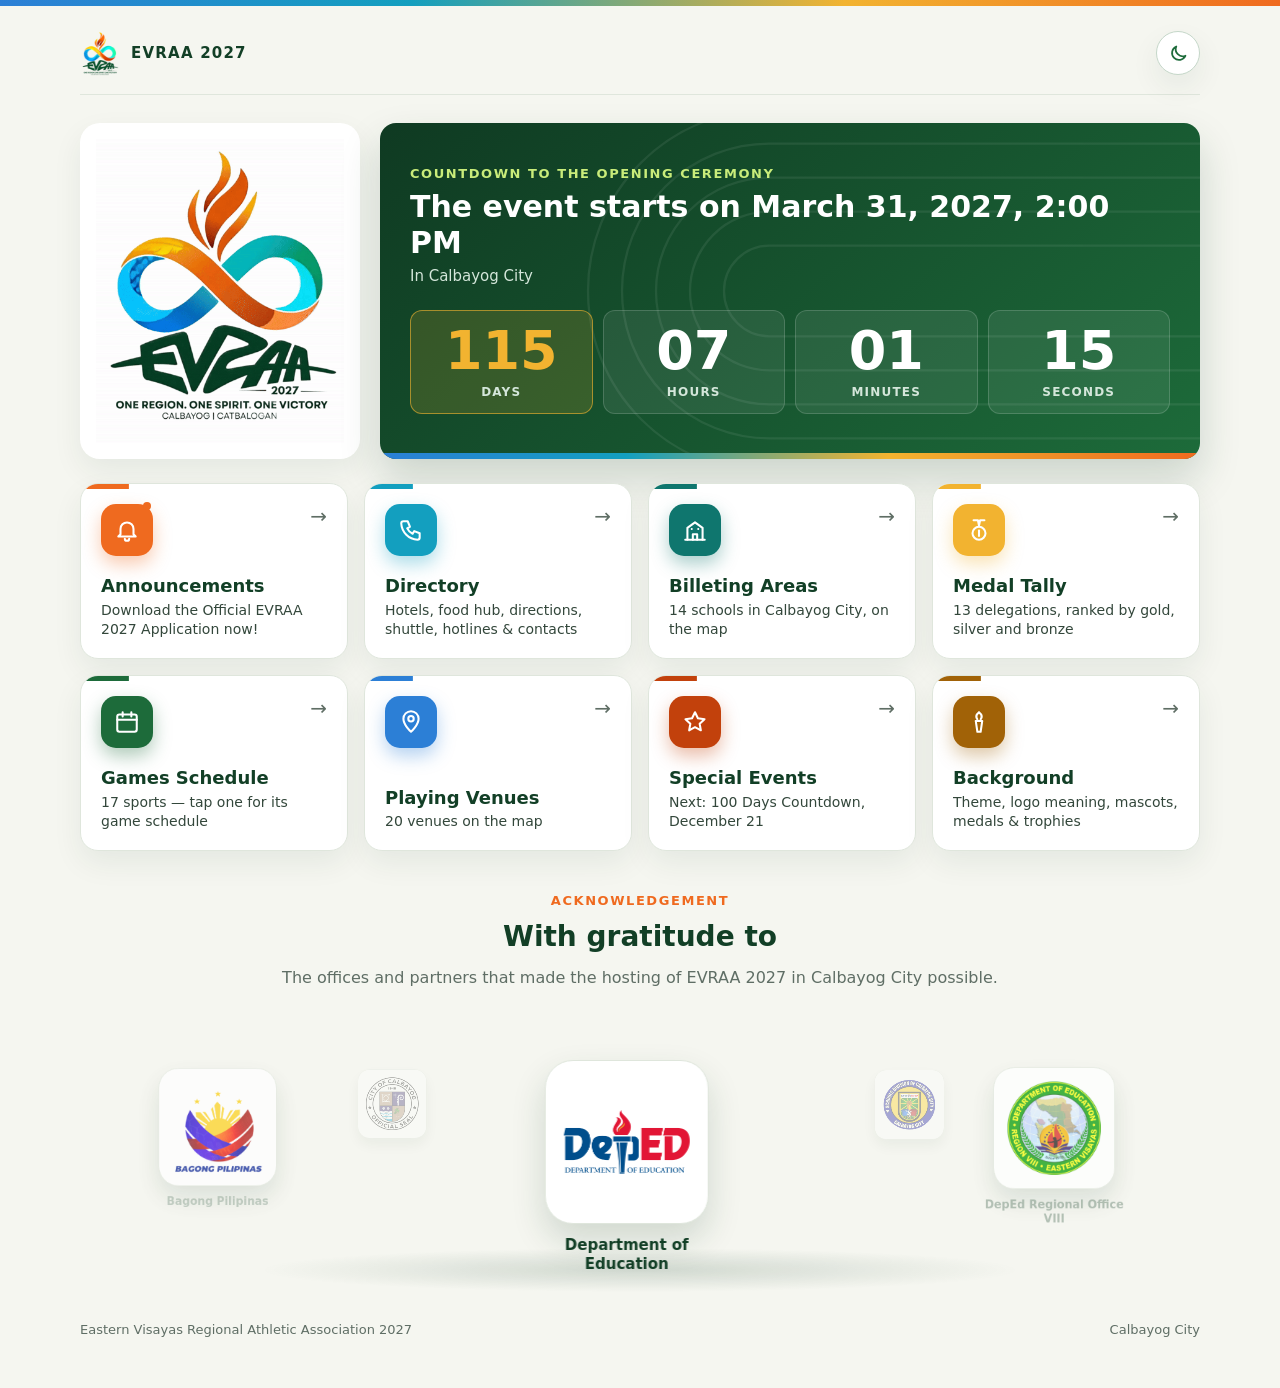
==== evraa app/index.html @ aab8cad2 "Add files via upload" ====
<!doctype html>
<html lang="en">
<head>
  <meta charset="utf-8">
  <meta name="viewport" content="width=device-width, initial-scale=1, viewport-fit=cover">
  <meta name="theme-color" content="#123f26">
  <link rel="manifest" href="manifest.json">
  <meta name="mobile-web-app-capable" content="yes">
  <meta name="apple-mobile-web-app-capable" content="yes">
  <meta name="apple-mobile-web-app-status-bar-style" content="default">
  <meta name="apple-mobile-web-app-title" content="EVRAA 2027">
  <link rel="apple-touch-icon" href="evraa/images/icons/apple-touch-icon.png">
  <meta name="description" content="Eastern Visayas Regional Athletic Association (EVRAA) 2027, March 31 – April 5, 2027, hosted by Calbayog and Catbalogan.">
  <title>EVRAA 2027 | Calbayog </title>
  <link rel="icon" href="evraa/images/icons/favicon-32.png" sizes="32x32">
  <link rel="icon" href="evraa/images/icons/icon-192.png" sizes="192x192">
  <link rel="stylesheet" href="evraa/assets/site.css?v=20261118">
</head>
<!-- Home page: the animated logo, the countdown, and a card for each section (drawn by evraa/assets/home.js from the menu in site.js).
     The other pages are in the evraa folder; the billeting schools are on evraa/billeting.html. -->
<body data-page="home" data-root="">
  <main class="shell">
    <script src="evraa/assets/data.js?v=20261118"></script>
    <script>document.write('<script src="evraa/assets/data-live.js?t=' + Math.floor(Date.now() / 60000) + '"><\/script>');</script>
    <script src="evraa/assets/site.js?v=20261118"></script>

    <!-- The logo and the countdown share one row -->
    <div class="home-top">
    <section class="home-hero">
      <h1 class="visually-hidden">EVRAA 2027 — Eastern Visayas Regional Athletic Association, March 31 – April 5, 2027, Calbayog City and Catbalogan City</h1>
      <div class="logo-wrap">
        <img class="hero-anim" src="evraa/images/Animated%20EVRAA27.gif?v=1" alt="EVRAA 2027 animated logo — One Region. One Spirit. One Victory. Calbayog | Catbalogan" width="400" height="711">
      </div>
    </section>

    <section class="countdown" id="countdown" aria-labelledby="countdown-title">
      <div>
        <div class="countdown-label" id="countdown-label">Countdown to the opening ceremony</div>
        <h2 id="countdown-title">The event starts on March 31, 2027, 2:00 PM</h2>
        <p id="countdown-note">In Calbayog City</p>
      </div>
      <div class="units" id="countdown-units" aria-live="off">
        <div class="unit"><strong id="cd-days">—</strong><span>Days</span></div>
        <div class="unit"><strong id="cd-hours">—</strong><span>Hours</span></div>
        <div class="unit"><strong id="cd-mins">—</strong><span>Min<span class="unit-long">ute</span>s</span></div>
        <div class="unit"><strong id="cd-secs">—</strong><span>Sec<span class="unit-long">ond</span>s</span></div>
      </div>
    </section>
    </div>

    <nav aria-label="Sections">
      <ul class="tab-cards" id="tab-cards"></ul>
    </nav>

    <!-- Acknowledgement: a carousel of logos, listed in ACKNOWLEDGEMENTS in evraa/assets/data.js -->
    <section class="thanks" id="thanks" aria-labelledby="thanks-title" hidden>
      <div class="section-head">
        <div class="eyebrow">Acknowledgement</div>
        <h2 id="thanks-title">With gratitude to</h2>
        <p class="section-lead">The offices and partners that made the hosting of EVRAA 2027 in Calbayog City possible.</p>
      </div>
      <div class="logo-carousel" id="logo-carousel"></div>
    </section>
  </main>
  <script src="evraa/assets/home.js?v=20261118"></script>
</body>
</html>
---- evraa app/evraa/assets/site.css ----
/* EVRAA 2027 site styles, shared by index.html and every page in the evraa folder */
:root {
  color-scheme: light;
  --paper: #f5f6f0;
  --surface: #fff;
  --ink: #102219;
  --ink-2: #33473b;
  --muted: #5f6e65;
  --line: #dfe6dc;
  --forest: #123f26;
  --green: #1d6b3a;
  --leaf: #c9ec7a;
  --flame: #ef6a1f;
  --gold: #f2b330;
  --teal: #139fbf;
  --sky: #2c7fd6;
  --shadow: 0 12px 30px rgba(18, 63, 38, .07);
  --heading: var(--forest);
  --link: var(--green);
  --line-soft: #edf0eb;
  --line-strong: #c4d6c8;
  --tint: #f1f6ee;
  --tint-2: #e6eee2;
  --warn-bg: #fff3d6;
  --warn-ink: #9a5b10;
  --shine: rgba(255,255,255,.75);
  --spectrum: linear-gradient(90deg, var(--sky), var(--teal) 30%, var(--gold) 62%, var(--flame));
  font-family: "Avenir Next", Avenir, "Segoe UI", system-ui, sans-serif;
  font-size: 16px;
  font-synthesis: none;
}
/* Dark mode: the sun/moon button in the header sets <html data-theme> (site.js); it starts from the device setting and is remembered */
:root[data-theme="dark"] {
  color-scheme: dark;
  --paper: #0b130f;
  --surface: #141f18;
  --ink: #e8efe9;
  --ink-2: #c5d1c8;
  --muted: #94a499;
  --line: #27362c;
  --line-soft: #1f2c24;
  --line-strong: #3b4f42;
  --heading: #e3f1e6;
  --link: #7dd89b;
  --tint: #1a271f;
  --tint-2: #223329;
  --warn-bg: rgba(242,179,48,.16);
  --warn-ink: #f4c76b;
  --shine: rgba(255,255,255,.07);
  --shadow: 0 12px 30px rgba(0,0,0,.4);
}
:root[data-theme="dark"] .brand-logo { padding: 3px; border-radius: 10px; background: #fff; }
:root[data-theme="dark"] .countdown, :root[data-theme="dark"] .shuttle-hero { box-shadow: 0 0 0 1px rgba(255,255,255,.08), 0 20px 40px rgba(0,0,0,.4); }
:root[data-theme="dark"] .table-card thead th { background: #0f3a22; }
:root[data-theme="dark"] .tally .th-coin { filter: drop-shadow(0 6px 8px rgba(0,0,0,.5)); }
* { box-sizing: border-box; }
body { margin: 0; background: var(--paper); color: var(--ink); line-height: 1.5; transition: background-color .3s, color .3s; }
/* The colour bar across the top flows sideways without end: the gradient mirrors itself, so the loop has no seam */
body::before { position: fixed; z-index: 30; top: 0; left: 0; width: 100%; height: 6px; background: linear-gradient(90deg, var(--sky), var(--teal) 16%, var(--gold) 33%, var(--flame) 50%, var(--gold) 67%, var(--teal) 84%, var(--sky)) 0 0 / 200vw 100% repeat-x; content: ""; animation: spectrum-flow 9s linear infinite; }
@keyframes spectrum-flow { to { background-position: -200vw 0; } }
img { max-width: 100%; display: block; }
.shell { max-width: 1200px; margin: 0 auto; padding: 30px max(40px, env(safe-area-inset-right)) 48px max(40px, env(safe-area-inset-left)); }

/* Top bar */
.topbar { display: flex; justify-content: flex-start; align-items: center; gap: 16px; padding-bottom: 18px; border-bottom: 1px solid var(--line); }
.brand { display: flex; align-items: center; gap: 12px; color: var(--heading); font-size: 15px; font-weight: 800; letter-spacing: .08em; text-decoration: none; }
.brand:focus-visible { outline: 3px solid var(--gold); outline-offset: 3px; border-radius: 10px; }
/* Back to the home page, on every page except Home */
.back-btn { display: inline-flex; align-items: center; gap: 6px; flex: 0 0 auto; padding: 9px 15px 9px 12px; border: 1px solid var(--line-strong); border-radius: 999px; background: var(--surface); box-shadow: var(--shadow); color: var(--link); font-size: 15px; font-weight: 800; text-decoration: none; transition: background .15s, transform .15s; }
.back-btn svg { width: 18px; height: 18px; transition: transform .2s; }
.back-btn:hover { background: var(--tint); }
.back-btn:hover svg { transform: translateX(-3px); }
.back-btn:active { transform: scale(.95); }
.back-btn:focus-visible { outline: 3px solid var(--gold); outline-offset: 3px; }
.brand-logo { width: auto; height: 46px; flex: 0 0 auto; }
/* Light / dark switch: shows the moon in light mode and the sun in dark mode */
.theme-btn { position: relative; display: grid; width: 44px; height: 44px; flex: 0 0 auto; margin-left: auto; place-items: center; overflow: hidden; border: 1px solid var(--line-strong); border-radius: 50%; background: var(--surface); box-shadow: var(--shadow); color: var(--link); cursor: pointer; transition: background .15s, transform .15s; -webkit-tap-highlight-color: transparent; }
.theme-btn:hover { background: var(--tint); }
.theme-btn:active { transform: scale(.9); }
.theme-btn:focus-visible { outline: 3px solid var(--gold); outline-offset: 3px; }
.theme-btn svg { grid-area: 1 / 1; width: 21px; height: 21px; transition: transform .5s cubic-bezier(.3,1.4,.5,1), opacity .3s; }
.theme-btn .sun, :root[data-theme="dark"] .theme-btn .moon { opacity: 0; transform: rotate(-90deg) scale(.4); }
:root[data-theme="dark"] .theme-btn .sun { opacity: 1; transform: none; color: var(--gold); }
/* Switching theme: the new colours spread out in a circle from the button */
.theme-switching, .theme-switching * { view-transition-name: none !important; transition: none !important; }
.theme-switching::view-transition-old(root), .theme-switching::view-transition-new(root) { animation: none; mix-blend-mode: normal; }
.theme-switching::view-transition-new(root) { z-index: 2; }

/* Headings, buttons and the logo card */
.eyebrow { color: var(--flame); font-size: 13px; font-weight: 750; letter-spacing: .12em; text-transform: uppercase; }
.cta { display: inline-flex; align-items: center; gap: 10px; padding: 15px 24px; border-radius: 10px; background: var(--green); box-shadow: 0 12px 26px rgba(29,107,58,.25); color: #fff; font-size: 17px; font-weight: 800; text-decoration: none; transition: background .15s, transform .15s; }
.cta:hover { background: var(--forest); transform: translateY(-1px); }
.cta:focus-visible { outline: 3px solid var(--gold); outline-offset: 3px; }
.logo-wrap { padding: 20px; border-radius: 20px; background: #fff; box-shadow: var(--shadow); }
.logo-wrap img { width: 100%; height: auto; mix-blend-mode: multiply; }
/* The animated logo has wide white bands above and below; crop to the artwork (the GIF itself loops forever) */
.logo-wrap .hero-anim { display: block; aspect-ratio: 400 / 490; object-fit: cover; object-position: 50% 32%; }

/* Intro, theme and logo meaning */
.intro { margin: 0 0 40px; padding: 26px 30px; border-left: 5px solid var(--gold); border-radius: 0 14px 14px 0; background: var(--surface); box-shadow: var(--shadow); color: var(--ink-2); font-size: 20px; line-height: 1.55; }
.intro strong { color: var(--heading); }
.block { margin-bottom: 44px; }
.section-lead { max-width: 760px; margin: 8px 0 0; color: var(--muted); font-size: 16px; }
.pillars { display: grid; grid-template-columns: repeat(3, minmax(0, 1fr)); gap: 18px; }
.pillar { position: relative; padding: 24px 24px 22px; border: 1px solid var(--line); border-radius: 14px; background: var(--surface); box-shadow: var(--shadow); }
.pillar::before { position: absolute; top: 0; left: 24px; width: 44px; height: 4px; border-radius: 0 0 4px 4px; background: var(--accent); content: ""; }
.pillar:nth-child(1) { --accent: var(--sky); }
.pillar:nth-child(2) { --accent: var(--gold); }
.pillar:nth-child(3) { --accent: var(--flame); }
.pillar-num { color: var(--accent); font-size: 13px; font-weight: 800; letter-spacing: .12em; text-transform: uppercase; }
.pillar h3 { margin: 6px 0 8px; color: var(--heading); font-size: 22px; }
.pillar p { margin: 0; color: var(--ink-2); font-size: 15px; }
.logo-meaning { display: grid; grid-template-columns: minmax(0, 300px) minmax(0, 1fr); align-items: start; gap: 28px; }
.logo-meaning .logo-wrap { position: sticky; top: 24px; }
.elements { display: grid; grid-template-columns: repeat(2, minmax(0, 1fr)); gap: 16px; margin: 0; padding: 0; list-style: none; }
.element { padding: 20px 22px; border: 1px solid var(--line); border-radius: 14px; background: var(--surface); box-shadow: var(--shadow); }
.element h3 { display: flex; align-items: center; gap: 10px; margin: 0 0 8px; color: var(--heading); font-size: 18px; }
.swatch { width: 14px; height: 14px; flex: 0 0 auto; border-radius: 4px; background: var(--accent, var(--green)); }
.element p { margin: 0; color: var(--ink-2); font-size: 15px; }

/* Countdown */
.countdown { position: relative; display: flex; justify-content: space-between; align-items: center; gap: 24px; overflow: hidden; margin: 0 0 24px; padding: 26px 30px 30px; border-radius: 16px; background: linear-gradient(140deg, #0f3a22, #1d6b3a); box-shadow: 0 20px 40px rgba(18,63,38,.18); color: #fff; }
.countdown::after { position: absolute; left: 0; bottom: 0; width: 100%; height: 6px; background: var(--spectrum); content: ""; }
.countdown-label { color: var(--leaf); font-size: 13px; font-weight: 750; letter-spacing: .12em; text-transform: uppercase; }
.countdown h2 { margin: 6px 0 4px; font-size: 24px; line-height: 1.2; }
.countdown p { margin: 0; color: #d4e6da; font-size: 15px; }
.units { display: flex; gap: 10px; flex: 0 0 auto; }
.unit { min-width: 84px; padding: 12px 10px 10px; border: 1px solid rgba(255,255,255,.16); border-radius: 12px; background: rgba(255,255,255,.08); text-align: center; }
.unit strong { display: block; font-size: 34px; line-height: 1.05; font-variant-numeric: tabular-nums; }
.unit:first-child { min-width: 110px; border-color: rgba(242,179,48,.6); background: rgba(242,179,48,.16); }
.unit:first-child strong { color: var(--gold); }
.unit span { color: #d4e6da; font-size: 12px; font-weight: 750; letter-spacing: .1em; text-transform: uppercase; }

/* Billeting map */
.billeting { display: grid; grid-template-columns: minmax(0, 1fr) minmax(0, 1.25fr); gap: 18px; align-items: stretch; }
.school-list { display: grid; align-content: start; gap: 8px; margin: 0; padding: 0; list-style: none; counter-reset: school; }
.school { display: flex; align-items: center; gap: 12px; width: 100%; padding: 10px 14px; border: 1px solid var(--line); border-radius: 10px; background: var(--surface); color: var(--ink-2); cursor: pointer; font: inherit; font-size: 15px; font-weight: 650; text-align: left; transition: background .15s, border-color .15s; }
.school:hover { background: var(--tint); }
.school:focus-visible { outline: 2px solid var(--link); outline-offset: 2px; }
.school.is-active { border-color: var(--link); background: var(--tint-2); color: var(--heading); }
.school-num, .map-pin { display: grid; width: 26px; height: 26px; flex: 0 0 auto; place-items: center; border-radius: 50%; background: var(--green); color: #fff; font-size: 12px; font-weight: 800; }
.school.is-active .school-num { background: var(--flame); }
.map-card { position: relative; overflow: hidden; min-height: 520px; border: 1px solid var(--line); border-radius: 14px; background: var(--tint-2); box-shadow: var(--shadow); }
#school-map, #venue-map { position: absolute; inset: 0; }
/* Playing venues: sport/address table beside the map */
.venue-table { align-self: start; }
.venue-sport { display: inline-flex; align-items: center; gap: 10px; padding: 0; border: 0; background: none; color: var(--heading); font: inherit; font-weight: 800; text-align: left; }
button.venue-sport { cursor: pointer; }
button.venue-sport:hover span:last-child { text-decoration: underline; text-underline-offset: 3px; }
button.venue-sport:focus-visible { outline: 2px solid var(--link); outline-offset: 3px; border-radius: 6px; }
.venue-sport small { display: block; color: var(--muted); font-size: 12px; font-weight: 700; }
.venue-icon { display: grid; width: 30px; height: 30px; flex: 0 0 auto; place-items: center; border-radius: 50%; background: var(--green); color: #fff; }
.venue-icon svg { width: 18px; height: 18px; }
.venue-sport.is-empty .venue-icon { background: var(--tint-2); color: var(--muted); }
.venue-places { display: grid; gap: 4px; margin: 0; padding: 0; list-style: none; }
.venue-place { padding: 0; border: 0; background: none; color: var(--ink-2); font: inherit; text-align: left; cursor: pointer; }
.venue-place:hover { color: var(--heading); text-decoration: underline; text-underline-offset: 3px; }
.venue-place:focus-visible { outline: 2px solid var(--link); outline-offset: 2px; border-radius: 4px; }
.venue-flag { display: inline-block; padding: 1px 7px; border-radius: 999px; background: var(--tint); color: var(--muted); font-size: 11px; font-weight: 750; white-space: nowrap; }
tr.is-active { background: var(--tint-2); }
tr.is-active .school-num, tr.is-active .venue-icon { background: var(--flame); }
/* Venue map pins: the sport icon in a circle; a pill of icons where several sports share a venue */
.venue-pin { display: inline-flex; gap: 2px; padding: 2px; border: 2px solid #fff; border-radius: 999px; background: var(--green); box-shadow: 0 2px 6px rgba(0,0,0,.3); transition: opacity .2s; }
.venue-pin i { display: grid; width: 24px; height: 24px; place-items: center; color: #fff; }
.venue-pin svg { width: 17px; height: 17px; }
.venue-pin.is-approx { background: #7d8a81; border-style: dashed; }
.venue-pin.is-active { background: var(--flame); }
.venue-pin.is-dim { opacity: .4; }
.map-pin { border: 2px solid #fff; box-shadow: 0 2px 6px rgba(0,0,0,.3); }
.map-pin.is-active { background: var(--flame); }
.map-pin.is-approx { background: #7d8a81; }
.leaflet-popup-content { margin: 12px 14px; font-family: "Avenir Next", Avenir, "Segoe UI", system-ui, sans-serif; font-size: 14px; line-height: 1.45; }
.leaflet-popup-content strong { display: block; color: #123f26; font-size: 15px; }
.leaflet-popup-content a { color: #1d6b3a; font-weight: 750; }
.map-note { margin: 10px 0 0; color: var(--muted); font-size: 13px; }

/* Gallery */
.section-head { margin: 8px 0 18px; }
.section-head h2 { margin: 6px 0 0; color: var(--heading); font-size: 28px; font-weight: 800; }
.gallery { display: grid; grid-template-columns: repeat(2, minmax(0, 1fr)); gap: 18px; }
.card { overflow: hidden; margin: 0; border: 1px solid var(--line); border-radius: 14px; background: var(--surface); box-shadow: var(--shadow); }
.card.wide { grid-column: 1 / -1; }
.card img { width: 100%; height: auto; }
.card a { display: block; }
figcaption { position: relative; padding: 16px 20px 18px; }
figcaption::before { position: absolute; top: 0; left: 20px; width: 44px; height: 4px; border-radius: 0 0 4px 4px; background: var(--accent, var(--green)); content: ""; }
.card:nth-child(1) { --accent: var(--teal); }
.card:nth-child(2) { --accent: var(--gold); }
.card:nth-child(3) { --accent: var(--flame); }
figcaption strong { display: block; color: var(--heading); font-size: 19px; }
figcaption span { color: var(--muted); font-size: 15px; }

.footer { display: flex; justify-content: space-between; flex-wrap: wrap; gap: 8px 16px; margin-top: 22px; color: var(--muted); font-size: 13px; }

/* Tabs */
.subtabs { position: relative; display: flex; gap: 4px; }
.tab { position: relative; z-index: 1; display: inline-flex; align-items: center; gap: 8px; flex: 0 0 auto; padding: 10px 18px; border-radius: 999px; color: var(--ink-2); font-size: 15px; font-weight: 750; text-decoration: none; white-space: nowrap; transition: color .3s, transform .2s; }
.tab:hover { color: var(--heading); }
.tab:active { transform: scale(.96); }
.tab.is-active { color: #fff; }
.tab:focus-visible { outline: 2px solid var(--gold); outline-offset: 2px; }
.tab-indicator { position: absolute; z-index: 0; top: 0; left: 0; width: 0; height: 0; border-radius: 999px; background: linear-gradient(135deg, #2f8a4c, var(--forest)); pointer-events: none; }
.tab-indicator.ready { transition: transform .5s cubic-bezier(.3,1.25,.45,1), width .5s cubic-bezier(.3,1.25,.45,1), height .3s; }
.new-dot { width: 8px; height: 8px; border-radius: 50%; background: var(--flame); box-shadow: 0 0 0 0 rgba(239,106,31,.6); animation: ping 1.8s infinite; }
@keyframes ping { 70% { box-shadow: 0 0 0 8px rgba(239,106,31,0); } 100% { box-shadow: 0 0 0 0 rgba(239,106,31,0); } }
.subtabs { flex-wrap: wrap; margin: 0 0 22px; padding: 6px; border: 1px solid var(--line); border-radius: 18px; background: var(--tint-2); }
.subtabs .tab { padding: 9px 15px; font-size: 14px; }
.subtabs .tab.is-active { color: var(--heading); }
.subtabs .tab-indicator { background: var(--surface); box-shadow: 0 4px 12px rgba(18,63,38,.12); }

/* Page transitions */
.subpage[hidden] { display: none; }
/* Header and menu stay put while the page content cross-fades between pages (browsers without support just load the page) */
@view-transition { navigation: auto; }
.topbar { view-transition-name: topbar; }
/* A Home card grows into the page it opens, and its icon flies up to the page heading; Back shrinks the page into its card again.
   home.js gives the tapped card the same transition names as .page and .page-icon. */
.page { view-transition-name: page-card; }
.page-icon { view-transition-name: page-icon; }
::view-transition-group(page-card), ::view-transition-group(page-icon) { animation-duration: .6s; animation-timing-function: cubic-bezier(.22,.9,.24,1); }
::view-transition-group(page-icon) { z-index: 3; }
::view-transition-old(page-card), ::view-transition-new(page-card) { height: 100%; overflow: clip; border-radius: 18px; object-fit: cover; object-position: top center; }
::view-transition-old(root) { animation: vt-out .28s ease both; }
::view-transition-new(root) { animation: vt-in .45s .08s ease both; }
@keyframes vt-out { to { opacity: 0; transform: scale(.985); } }
@keyframes vt-in { from { opacity: 0; } }
@media (prefers-reduced-motion: reduce) { @view-transition { navigation: none; } }
/* The section's icon above each page heading */
.page-icon { display: grid; width: 52px; height: 52px; margin-bottom: 14px; place-items: center; border-radius: 15px; background: var(--accent, var(--green)); box-shadow: 0 8px 18px color-mix(in srgb, var(--accent, var(--green)) 35%, transparent); color: #fff; }
.page-icon svg { width: 26px; height: 26px; }
/* Sections linked from other pages (e.g. index.html#billeting) clear the sticky menu */
.block { scroll-margin-top: 90px; }
.enter > * { animation: rise .6s cubic-bezier(.2,.75,.2,1) both; animation-delay: calc(var(--i, 0) * 70ms); }
@keyframes rise { from { opacity: 0; transform: translate3d(var(--dx, 0px), 22px, 0); } to { opacity: 1; transform: none; } }
.pop { animation: pop .5s cubic-bezier(.3,1.4,.5,1) both; animation-delay: calc(var(--i, 0) * 45ms); }
@keyframes pop { from { opacity: 0; transform: scale(.92) translateY(10px); } to { opacity: 1; transform: none; } }

/* Shared page pieces */
.page-head { padding: 36px 0 22px; }
.page-head h2 { margin: 6px 0 0; color: var(--heading); font-size: clamp(28px, 3.4vw, 40px); line-height: 1.1; font-weight: 800; }
.tba { display: inline-block; padding: 2px 10px; border-radius: 999px; background: var(--warn-bg); color: var(--warn-ink); font-size: 12px; font-weight: 800; letter-spacing: .06em; text-transform: uppercase; white-space: nowrap; }
.chip { display: inline-block; padding: 2px 10px; border-radius: 999px; background: var(--tint-2); color: var(--link); font-size: 12px; font-weight: 800; letter-spacing: .06em; text-transform: uppercase; white-space: nowrap; }
.chip.is-hot { background: var(--flame); color: #fff; }
.grid-cards { display: grid; grid-template-columns: repeat(auto-fill, minmax(260px, 1fr)); gap: 16px; margin: 0; padding: 0; list-style: none; }
.info-card { position: relative; padding: 22px 22px 20px; border: 1px solid var(--line); border-radius: 14px; background: var(--surface); box-shadow: var(--shadow); transition: transform .25s, box-shadow .25s; }
.info-card:hover { transform: translateY(-3px); box-shadow: 0 18px 34px rgba(18,63,38,.1); }
.info-card::before { position: absolute; top: 0; left: 22px; width: 44px; height: 4px; border-radius: 0 0 4px 4px; background: var(--accent, var(--green)); content: ""; }
.info-card h3 { margin: 4px 0 6px; color: var(--heading); font-size: 19px; }
.info-card p { margin: 0; color: var(--ink-2); font-size: 15px; }
.meta { display: flex; flex-wrap: wrap; align-items: center; gap: 8px; margin-bottom: 6px; color: var(--muted); font-size: 13px; font-weight: 700; }
.card-link { display: inline-flex; align-items: center; gap: 6px; margin-top: 12px; color: var(--link); font-size: 15px; font-weight: 800; text-decoration: none; }
.card-link:hover { text-decoration: underline; text-underline-offset: 3px; }
.empty-state { display: grid; justify-items: start; gap: 10px; padding: 34px 30px; border: 2px dashed var(--line-strong); border-radius: 16px; background: var(--surface); }
.empty-state h3 { margin: 0; color: var(--heading); font-size: 22px; }
.empty-state p { max-width: 640px; margin: 0; color: var(--muted); font-size: 16px; }
.empty-icon { display: grid; width: 52px; height: 52px; place-items: center; border-radius: 14px; background: linear-gradient(135deg, var(--gold), var(--flame)); color: #fff; font-size: 24px; font-weight: 800; animation: bob 3s ease-in-out infinite; }
@keyframes bob { 50% { transform: translateY(-6px); } }
.page-note { margin: 16px 0 0; color: var(--muted); font-size: 14px; }

/* Announcements */
.announce-list { display: grid; gap: 14px; }
.announce { display: grid; grid-template-columns: 6px minmax(0, 1fr); overflow: hidden; border: 1px solid var(--line); border-radius: 14px; background: var(--surface); box-shadow: var(--shadow); }
.announce::before { background: var(--accent, var(--green)); content: ""; }
.announce > div { padding: 20px 24px; }
.announce h3 { margin: 6px 0 6px; color: var(--heading); font-size: 20px; }
.announce p { margin: 0; color: var(--ink-2); font-size: 16px; }

/* Tables */
.table-card { overflow: auto; border: 1px solid var(--line); border-radius: 14px; background: var(--surface); box-shadow: var(--shadow); }
.table-card table { width: 100%; border-collapse: collapse; font-size: 15px; }
.table-card th, .table-card td { padding: 13px 18px; border-bottom: 1px solid var(--line-soft); text-align: left; }
.table-card thead th { background: var(--forest); color: #e9f3ec; font-size: 13px; font-weight: 750; letter-spacing: .05em; text-transform: uppercase; }
.table-card tbody tr { transition: background .15s; }
.table-card tbody tr:hover { background: var(--tint); }
.table-card tbody tr:last-child td { border-bottom: 0; }
.table-card td strong { color: var(--heading); }

/* Hotlines */
.hotline { display: flex; align-items: center; gap: 14px; }
.hotline-icon { display: grid; width: 46px; height: 46px; flex: 0 0 auto; place-items: center; border-radius: 12px; background: var(--accent, var(--green)); color: #fff; font-size: 20px; font-weight: 800; }
.hotline h3 { margin: 0; font-size: 17px; }
.hotline-num { color: var(--heading); font-size: 22px; font-weight: 800; text-decoration: none; font-variant-numeric: tabular-nums; }
a.hotline-num:hover { color: var(--link); text-decoration: underline; text-underline-offset: 3px; }

/* Shuttle */
.shuttle-hero { position: relative; display: flex; align-items: center; gap: 24px; overflow: hidden; margin-bottom: 16px; padding: 26px 30px; border-radius: 16px; background: linear-gradient(140deg, #0f3a22, #1d6b3a); color: #fff; }
.shuttle-hero::after { position: absolute; left: 0; bottom: 0; width: 100%; height: 6px; background: var(--spectrum); content: ""; }
.shuttle-hero h3 { margin: 0 0 4px; font-size: 24px; }
.shuttle-hero p { margin: 0; color: #d4e6da; font-size: 15px; }
.road { position: relative; flex: 0 0 180px; height: 56px; overflow: hidden; border-radius: 10px; background: rgba(255,255,255,.08); }
.road::after { position: absolute; top: 50%; left: 0; width: 200%; height: 3px; background: repeating-linear-gradient(90deg, rgba(255,255,255,.55) 0 18px, transparent 18px 34px); content: ""; animation: road 1.2s linear infinite; }
@keyframes road { to { transform: translateX(-34px); } }
.bus { position: absolute; z-index: 1; top: 13px; left: 50%; display: grid; width: 56px; height: 28px; place-items: center; margin-left: -28px; border-radius: 8px 12px 6px 6px; background: var(--gold); color: #123f26; font-size: 11px; font-weight: 800; letter-spacing: .08em; animation: bump .6s ease-in-out infinite alternate; }
@keyframes bump { to { transform: translateY(-2px); } }

/* Medal tally */
@keyframes spin { 0%, 80% { transform: rotateY(0); } 100% { transform: rotateY(360deg); } }
.gold { --c: linear-gradient(135deg, #f6c94b, #c98a0c); }
.silver { --c: linear-gradient(135deg, #cfd6dc, #8a97a2); }
.bronze { --c: linear-gradient(135deg, #e0a06b, #9c5a26); }
.tally td.num, .tally th.num { width: 70px; text-align: center; font-variant-numeric: tabular-nums; }
.tally td.num { font-size: 16px; font-weight: 750; }
.tally .rank { width: 60px; }
.tally td.rank { color: var(--muted); font-weight: 800; }
.tally tr.top-1 .rank { color: #c98a0c; }
/* Phones show a small coin in place of the Gold / Silver / Bronze header text */
.tally .th-short { display: none; }
/* The EVRAA medals (evraa/images) head the Gold / Silver / Bronze columns and turn once every few seconds, one after another */
.tally .th-coin { display: block; width: auto; height: 58px; margin: 2px auto 6px; filter: drop-shadow(0 4px 6px rgba(0,0,0,.3)); animation: spin 6s linear infinite; }
.tally th:nth-child(4) .th-coin { animation-delay: -2s; }
.tally th:nth-child(5) .th-coin { animation-delay: -4s; }
.tally thead th { vertical-align: bottom; }
/* My delegation, pinned with the star in its row */
.team { display: flex; align-items: center; gap: 8px; }
.pin-btn { display: grid; width: 32px; height: 32px; flex: 0 0 auto; margin: -6px 0 -6px -8px; place-items: center; border: 0; border-radius: 50%; background: none; color: var(--muted); cursor: pointer; font-size: 18px; line-height: 1; transition: transform .2s cubic-bezier(.3,1.6,.5,1), color .2s; }
.pin-btn:hover { background: var(--tint-2); color: var(--gold); }
.pin-btn:active { transform: scale(.8); }
.pin-btn[aria-pressed="true"] { color: var(--gold); transform: scale(1.15); }
.pin-btn:focus-visible { outline: 2px solid var(--gold); outline-offset: 1px; }
.tally tbody tr.is-mine, .tally tbody tr.is-mine:hover { background: color-mix(in srgb, var(--leaf) 26%, var(--surface)); box-shadow: inset 4px 0 0 var(--gold); }
.my-team { display: flex; align-items: center; gap: 14px 18px; flex-wrap: wrap; margin-bottom: 16px; padding: 14px 18px; border: 1px solid color-mix(in srgb, var(--gold) 55%, var(--line)); border-radius: 14px; background: color-mix(in srgb, var(--leaf) 20%, var(--surface)); box-shadow: var(--shadow); }
.my-team small { display: block; color: var(--muted); font-size: 11px; font-weight: 800; letter-spacing: .08em; text-transform: uppercase; }
.my-team strong { display: block; color: var(--heading); font-size: 19px; line-height: 1.2; font-variant-numeric: tabular-nums; }
.my-team-star { color: var(--gold); font-size: 26px; line-height: 1; }
.my-team-rank { margin-left: auto; text-align: center; }
.my-team-medals, .podium-medals { display: flex; gap: 6px; }
.mc { display: grid; min-width: 34px; height: 30px; padding: 0 8px; place-items: center; border-radius: 999px; background: var(--c); color: #fff; font-size: 14px; font-weight: 800; font-variant-numeric: tabular-nums; text-shadow: 0 1px 1px rgba(0,0,0,.25); }
/* Podium: the top three once medals are awarded; first place stands in the middle, raised */
.podium { display: grid; grid-template-columns: repeat(3, minmax(0, 1fr)); align-items: end; gap: 12px; margin: 34px 0 20px; padding: 0; list-style: none; }
.podium-card { position: relative; display: grid; justify-items: center; gap: 6px; padding: 46px 12px 16px; border: 1px solid var(--line); border-radius: 16px; background: var(--surface); box-shadow: var(--shadow); text-align: center; animation: pop .55s cubic-bezier(.3,1.4,.5,1) both; }
.podium-card.p1 { order: 2; padding-top: 56px; padding-bottom: 34px; border-color: color-mix(in srgb, var(--gold) 60%, transparent); background: linear-gradient(180deg, color-mix(in srgb, var(--gold) 16%, var(--surface)), var(--surface) 70%); box-shadow: 0 18px 38px color-mix(in srgb, var(--gold) 22%, transparent); animation-delay: .12s; }
.podium-card.p2 { order: 1; }
.podium-card.p3 { order: 3; animation-delay: .06s; }
.podium-card.is-mine { outline: 2px solid var(--gold); outline-offset: 2px; }
.podium-medal { position: absolute; top: -26px; left: 50%; width: 44px; transform: translateX(-50%); filter: drop-shadow(0 4px 6px rgba(0,0,0,.25)); }
.podium-card.p1 .podium-medal { top: -32px; width: 54px; }
.podium-medal img { width: 100%; height: auto; }
.podium-rank { color: var(--muted); font-size: 12px; font-weight: 800; letter-spacing: .1em; }
.podium-rank::before { content: "RANK "; }
.podium-card strong { color: var(--heading); font-size: 17px; line-height: 1.2; }
.podium-card.p1 strong { font-size: 20px; }
.podium-card small { color: var(--muted); font-size: 13px; font-weight: 700; font-variant-numeric: tabular-nums; }
.tally-bar { display: flex; width: 100%; min-width: 120px; height: 10px; overflow: hidden; border-radius: 0 5px 5px 0; background: var(--tint); }
.tally-bar span { display: block; height: 100%; width: 0; background: var(--c); transition: width .9s cubic-bezier(.2,.7,.2,1); }

/* Games */
.games-tools { display: flex; flex-wrap: wrap; justify-content: space-between; align-items: center; gap: 12px; margin-bottom: 18px; }
.games-search { width: min(360px, 100%); padding: 12px 14px; border: 1px solid var(--line); border-radius: 10px; outline: none; background: var(--surface); color: var(--ink); font: inherit; font-size: 15px; }
.games-search:focus { border-color: var(--line-strong); box-shadow: 0 0 0 3px rgba(29,107,58,.12); }
.sport { display: flex; align-items: center; gap: 14px; }
.sport-badge { display: grid; width: 48px; height: 48px; flex: 0 0 auto; place-items: center; border-radius: 14px; background: var(--accent, var(--green)); color: #fff; font-size: 18px; font-weight: 800; transition: transform .35s cubic-bezier(.3,1.4,.5,1); }
.info-card:hover .sport-badge { transform: rotate(-8deg) scale(1.08); }
.sport h3 { margin: 0 0 4px; }
.sport-badge svg { width: 28px; height: 28px; }
.info-card.sport { padding: 0; }
.sport-btn { display: flex; align-items: center; gap: 14px; width: 100%; padding: 22px 22px 20px; border: 0; border-radius: inherit; background: none; color: inherit; cursor: pointer; font: inherit; text-align: left; }
.sport-btn:focus-visible { outline: 2px solid var(--link); outline-offset: 2px; }
.sport-btn .more { margin-left: auto; color: var(--muted); font-size: 20px; transition: transform .2s, color .2s; }
.sport-btn:hover .more { color: var(--link); transform: translateX(3px); }

/* Sport schedule modal */
.sport-dialog { width: min(560px, calc(100% - 32px)); max-height: calc(100% - 48px); padding: 0; border: 0; border-radius: 18px; background: var(--surface); box-shadow: 0 30px 80px rgba(12,40,24,.35); color: var(--ink); }
.sport-dialog::backdrop { background: rgba(10,30,18,.55); -webkit-backdrop-filter: blur(3px); backdrop-filter: blur(3px); }
.sport-dialog[open] { animation: dialog-in .35s cubic-bezier(.3,1.3,.5,1); }
@keyframes sheet-up { from { transform: translateY(100%); } }
@keyframes dialog-in { from { opacity: 0; transform: translateY(16px) scale(.96); } }
.sport-dialog-head { display: flex; align-items: center; gap: 14px; padding: 22px 22px 16px; border-bottom: 1px solid var(--line-soft); }
.sport-dialog-head h3 { margin: 2px 0 0; color: var(--heading); font-size: 24px; }
.dialog-close { display: grid; width: 38px; height: 38px; flex: 0 0 auto; margin-left: auto; place-items: center; border: 0; border-radius: 50%; background: var(--tint); color: var(--heading); cursor: pointer; font-size: 24px; line-height: 1; }
.dialog-close:hover { background: var(--tint-2); }
.dialog-close:focus-visible { outline: 2px solid var(--link); outline-offset: 2px; }
.sched-list { display: grid; gap: 0; margin: 0; padding: 6px 22px; list-style: none; }
.sched-list li { display: grid; grid-template-columns: 64px minmax(0, 1fr); gap: 14px; align-items: center; padding: 12px 0; border-bottom: 1px solid var(--line-soft); }
.sched-list li:last-child { border-bottom: 0; }
.sched-date { display: grid; justify-items: center; padding: 6px 0; border-radius: 10px; background: var(--tint); color: var(--heading); line-height: 1.1; }
.sched-date strong { font-size: 22px; font-variant-numeric: tabular-nums; }
.sched-date span { color: var(--muted); font-size: 11px; font-weight: 800; letter-spacing: .08em; text-transform: uppercase; }
.sched-list b { display: block; color: var(--heading); font-size: 16px; }
.sched-list .vs { margin: 0 2px; color: var(--flame); font-size: 12px; font-style: normal; font-weight: 800; letter-spacing: .06em; text-transform: uppercase; }
.sched-list small { color: var(--muted); font-size: 14px; }
.sched-empty { margin: 0; padding: 22px; color: var(--muted); font-size: 15px; }
.sched-empty .tba { margin-bottom: 8px; }
.sport-dialog-venue { display: flex; flex-wrap: wrap; justify-content: space-between; align-items: center; gap: 14px; padding: 18px 22px 22px; border-top: 1px solid var(--line-soft); background: var(--tint); }
.dialog-label { color: var(--muted); font-size: 12px; font-weight: 800; letter-spacing: .1em; text-transform: uppercase; }
.sport-dialog-venue p { margin: 4px 0 0; color: var(--ink-2); font-size: 15px; }
.dialog-cta { padding: 12px 18px; font-size: 15px; }

/* Special events timeline */
.timeline { position: relative; display: grid; gap: 16px; margin: 0; padding: 0 0 0 34px; list-style: none; }
.timeline::before { position: absolute; top: 8px; bottom: 8px; left: 11px; width: 3px; border-radius: 3px; background: var(--spectrum); content: ""; transform-origin: top; }
.enter.timeline::before, .enter .timeline::before { animation: grow 1s cubic-bezier(.2,.7,.2,1) both; }
@keyframes grow { from { transform: scaleY(0); } }
.timeline .info-card::after { position: absolute; top: 24px; left: -31px; width: 17px; height: 17px; border: 3px solid var(--paper); border-radius: 50%; background: var(--accent, var(--green)); box-shadow: 0 0 0 2px var(--accent, var(--green)); content: ""; }
.visually-hidden { position: absolute; width: 1px; height: 1px; overflow: hidden; clip: rect(0 0 0 0); white-space: nowrap; }

/* ---------- Home: the animated logo, the countdown, and a card for each section ---------- */
.home-top { display: grid; grid-template-columns: minmax(0, 280px) minmax(0, 1fr); gap: 20px; align-items: stretch; padding: 28px 0 24px; }
.home-hero, .home-hero .logo-wrap { height: 100%; }
.home-hero .logo-wrap { display: grid; place-items: center; padding: 16px; animation: logo-in .8s cubic-bezier(.2,.75,.2,1) both; }
@keyframes logo-in { from { opacity: 0; transform: scale(.9) translateY(12px); } }
/* Beside the logo the countdown stacks: heading on top, large units below, centered in the card */
.home-top .countdown { flex-direction: column; justify-content: center; align-items: stretch; gap: 22px; margin: 0; padding: 28px 30px 32px; animation: logo-in .8s .1s cubic-bezier(.2,.75,.2,1) both; }
.home-top .countdown h2 { font-size: clamp(22px, 2.6vw, 30px); }
.home-top .unit { flex: 1 1 0; min-width: 0; }
.home-top .unit strong { font-size: clamp(30px, 4.4vw, 54px); }

.tab-cards { display: grid; grid-template-columns: repeat(4, minmax(0, 1fr)); gap: 16px; margin: 0; padding: 0; list-style: none; }
/* Cards rise in one after another, then press, lift and shine when touched */
.tab-card { animation: card-in .6s cubic-bezier(.3,1.3,.5,1) both; animation-delay: calc(.25s + var(--i, 0) * 80ms); }
@keyframes card-in { from { opacity: 0; transform: translateY(22px) scale(.94); } }
.tab-card a { position: relative; display: flex; flex-direction: column; height: 100%; min-height: 176px; overflow: hidden; padding: 20px 20px 18px; border: 1px solid var(--line); border-radius: 18px; background: var(--surface); box-shadow: var(--shadow); color: inherit; text-decoration: none; transition: transform .25s cubic-bezier(.3,1.4,.5,1), box-shadow .25s, border-color .25s; -webkit-tap-highlight-color: transparent; }
.tab-card a::before { position: absolute; inset: 0 0 auto; height: 5px; background: var(--accent); content: ""; transform: scaleX(.18); transform-origin: left; transition: transform .45s cubic-bezier(.2,.75,.2,1); }
.tab-card a::after { position: absolute; top: 0; left: -60%; width: 45%; height: 100%; background: linear-gradient(100deg, transparent, var(--shine), transparent); content: ""; pointer-events: none; transform: skewX(-18deg); }
.tab-card a:hover, .tab-card a:focus-visible { border-color: transparent; box-shadow: 0 18px 38px rgba(18,63,38,.14); transform: translateY(-5px); }
.tab-card a:hover::before, .tab-card a:focus-visible::before { transform: scaleX(1); }
.tab-card a:hover::after, .tab-card a:focus-visible::after { animation: shine .8s ease-out; }
.tab-card a:active { transform: scale(.96); transition-duration: .1s; }
/* Tapped: a wave of the card's colour spreads from the finger, the card lifts and the others step back, then it opens into its page */
.tab-card .ripple { position: absolute; z-index: 0; border-radius: 50%; background: radial-gradient(circle, color-mix(in srgb, var(--accent) 38%, transparent), color-mix(in srgb, var(--accent) 16%, transparent) 70%); pointer-events: none; transform: scale(0); animation: ripple .65s cubic-bezier(.2,.7,.2,1) forwards; }
@keyframes ripple { to { transform: scale(1); } }
.tab-card a > :not(.ripple) { position: relative; z-index: 1; }
.tab-card a > .tab-card-go, .tab-card a > .new-dot { position: absolute; }
.tab-card.is-launching a { border-color: color-mix(in srgb, var(--accent) 55%, transparent); box-shadow: 0 24px 48px color-mix(in srgb, var(--accent) 30%, transparent); transform: translateY(-6px) scale(1.04); }
.tab-card.is-launching a::before { transform: scaleX(1); }
.tab-card.is-launching .tab-card-icon { animation: icon-pop .45s cubic-bezier(.3,1.6,.5,1) both; }
.tab-card.is-launching .tab-card-go { color: var(--accent); transform: translateX(8px); }
@keyframes icon-pop { 50% { transform: scale(1.18) rotate(-8deg); } }
.tab-cards.is-leaving .tab-card:not(.is-launching) a { opacity: .45; filter: saturate(.5); transform: scale(.95); transition: transform .3s, opacity .3s, filter .3s; }
.tab-card.is-return { animation: none; }
.tab-card a:focus-visible { outline: 3px solid var(--gold); outline-offset: 3px; }
@keyframes shine { to { left: 130%; } }
.tab-card-icon { display: grid; width: 52px; height: 52px; place-items: center; border-radius: 15px; background: var(--accent); box-shadow: 0 8px 18px color-mix(in srgb, var(--accent) 35%, transparent); color: #fff; }
.tab-card-icon svg { width: 26px; height: 26px; }
.tab-card a:hover .tab-card-icon, .tab-card a:focus-visible .tab-card-icon { animation: icon-bob .6s cubic-bezier(.3,1.5,.5,1); }
@keyframes icon-bob { 40% { transform: translateY(-5px) rotate(-6deg); } 70% { transform: translateY(1px) rotate(3deg); } }
.tab-card strong { display: block; margin-top: auto; padding-top: 16px; color: var(--heading); font-size: 18px; font-weight: 800; line-height: 1.2; }
.tab-card-note { display: -webkit-box; margin-top: 4px; overflow: hidden; color: var(--ink-2); font-size: 14px; line-height: 1.4; -webkit-box-orient: vertical; -webkit-line-clamp: 2; }
.tab-card-go { position: absolute; top: 22px; right: 20px; color: var(--muted); font-size: 20px; line-height: 1; transition: transform .25s, color .25s; }
.tab-card a:hover .tab-card-go { color: var(--accent); transform: translateX(4px); }
.tab-card .new-dot { position: absolute; top: 18px; left: 62px; }

/* Home: acknowledgement logo carousel */
.thanks { margin-top: 40px; }
.thanks .section-head { text-align: center; }
.thanks .section-lead { margin-inline: auto; }
/* The logos stand on a ring that turns slowly: the one at the front is largest, and they shrink and fade toward the sides.
   home.js places each logo (position, size, opacity) on every frame; the ring can also be dragged. */
.logo-carousel { position: relative; height: 290px; overflow: hidden; cursor: grab; touch-action: pan-y; user-select: none; -webkit-user-select: none; }
.logo-carousel.is-dragging { cursor: grabbing; }
.logo-carousel::after { position: absolute; left: 50%; bottom: 6px; width: min(78%, 760px); height: 44px; border-radius: 50%; background: radial-gradient(closest-side, color-mix(in srgb, var(--heading) 16%, transparent), transparent); content: ""; pointer-events: none; transform: translateX(-50%); }
.logo-ring { position: absolute; inset: 0; margin: 0; padding: 0; list-style: none; }
.logo-item { position: absolute; top: 52px; left: 50%; display: grid; justify-items: center; gap: 12px; width: 190px; margin-left: -95px; opacity: 0; transform-origin: 50% 82px; will-change: transform, opacity; }
/* The logos are drawn for a white background, so their tiles stay white in dark mode */
.logo-tile { display: grid; width: 164px; height: 164px; place-items: center; padding: 18px; border: 1px solid var(--line); border-radius: 28px; background: #fff; box-shadow: 0 16px 34px rgba(18,63,38,.16); }
.logo-tile img { width: 100%; height: 100%; object-fit: contain; pointer-events: none; -webkit-user-drag: none; }
.logo-name { color: var(--heading); font-size: 15px; font-weight: 800; line-height: 1.25; text-align: center; }

/* ---------- "Updated just now" + Refresh, under the heading of pages with live content ---------- */
.live-bar { display: flex; align-items: center; gap: 8px; margin-top: 14px; color: var(--muted); font-size: 13px; font-weight: 700; }
.live-dot { width: 8px; height: 8px; border-radius: 50%; background: #2eb872; box-shadow: 0 0 0 0 rgba(46,184,114,.6); animation: live-ping 2s infinite; }
@keyframes live-ping { 70% { box-shadow: 0 0 0 7px rgba(46,184,114,0); } 100% { box-shadow: 0 0 0 0 rgba(46,184,114,0); } }
.live-bar.is-stale .live-dot { background: var(--flame); animation: none; }
.refresh-btn { display: inline-flex; align-items: center; gap: 6px; margin-left: 4px; padding: 6px 12px 6px 9px; border: 1px solid var(--line-strong); border-radius: 999px; background: var(--surface); color: var(--link); cursor: pointer; font: inherit; font-size: 13px; font-weight: 800; -webkit-tap-highlight-color: transparent; }
.refresh-btn:hover { background: var(--tint); }
.refresh-btn:active { transform: scale(.94); }
.refresh-btn:focus-visible { outline: 3px solid var(--gold); outline-offset: 2px; }
.refresh-btn svg { width: 16px; height: 16px; }
.refresh-btn.is-spinning svg { animation: turn .6s linear infinite; }
@keyframes turn { to { transform: rotate(360deg); } }
/* While fresh content is on its way over a slow connection, the old content dims under a moving sheen */
.is-loading { position: relative; overflow: hidden; pointer-events: none; }
.is-loading > * { opacity: .4; transition: opacity .2s; }
.is-loading::after { position: absolute; inset: 0; background: linear-gradient(100deg, transparent 20%, var(--shine) 50%, transparent 80%) 0 0 / 200% 100%; content: ""; animation: sheen 1.1s linear infinite; }
@keyframes sheen { from { background-position: 150% 0; } to { background-position: -50% 0; } }

/* ---------- Games: category pills and quick-filter chips ---------- */
.cat-pill { display: inline-block; margin: 0 6px 2px 0; padding: 2px 9px; border-radius: 999px; background: color-mix(in srgb, var(--accent) 14%, transparent); color: color-mix(in srgb, var(--accent) 62%, var(--ink)); font-size: 11.5px; font-weight: 800; letter-spacing: .03em; white-space: nowrap; }
.sport .tba { font-size: 11px; }
.chips { display: flex; gap: 8px; margin: -4px 0 18px; padding: 2px 0 6px; overflow-x: auto; scrollbar-width: none; -webkit-overflow-scrolling: touch; }
.chips::-webkit-scrollbar { display: none; }
.chip-btn { display: inline-flex; align-items: center; gap: 7px; flex: 0 0 auto; padding: 9px 15px; border: 1px solid var(--line-strong); border-radius: 999px; background: var(--surface); color: var(--ink-2); cursor: pointer; font: inherit; font-size: 14px; font-weight: 750; white-space: nowrap; transition: background .2s, color .2s, border-color .2s, transform .15s; -webkit-tap-highlight-color: transparent; }
.chip-btn i { width: 9px; height: 9px; border-radius: 50%; background: var(--accent); }
.chip-btn:active { transform: scale(.94); }
.chip-btn.is-active { border-color: var(--forest); background: var(--forest); color: #fff; }
.chip-btn:focus-visible { outline: 3px solid var(--gold); outline-offset: 2px; }

/* ---------- Installable app: Install button, and the floating bottom bar on phones ---------- */
.install-btn { display: inline-flex; align-items: center; gap: 6px; flex: 0 0 auto; margin-left: auto; padding: 9px 14px 9px 11px; border: 0; border-radius: 999px; background: var(--green); box-shadow: 0 8px 18px rgba(29,107,58,.25); color: #fff; cursor: pointer; font: inherit; font-size: 14px; font-weight: 800; }
.install-btn[hidden] { display: none; }
.install-btn svg { width: 17px; height: 17px; }
.install-btn:not([hidden]) + .theme-btn { margin-left: 0; }
.tabbar { display: none; }
/* Numbers that change keep the same width, so they do not jitter */
.unit strong, .tally td, .sched-date strong, .hotline-num, .chip, .my-team strong { font-variant-numeric: tabular-nums; }
/* Home countdown: faint running-track lanes behind the numbers */
.home-top .countdown { background-image: url("data:image/svg+xml,%3Csvg xmlns='http://www.w3.org/2000/svg' viewBox='0 0 600 400' fill='none' stroke='%23fff' stroke-width='2'%3E%3Cg opacity='.07'%3E%3Crect x='60' y='40' width='780' height='320' rx='160'/%3E%3Crect x='90' y='70' width='720' height='260' rx='130'/%3E%3Crect x='120' y='100' width='660' height='200' rx='100'/%3E%3Crect x='150' y='130' width='600' height='140' rx='70'/%3E%3Crect x='180' y='160' width='540' height='80' rx='40'/%3E%3C/g%3E%3C/svg%3E"), linear-gradient(140deg, #0f3a22, #1d6b3a); background-position: right center, 0 0; background-size: auto 135%, auto; background-repeat: no-repeat; }

@media (max-width: 860px) {
  .home-top { grid-template-columns: 200px minmax(0, 1fr); gap: 14px; }
  .home-hero .logo-wrap { width: auto; }
  .tab-cards { gap: 14px; }
  .shell { padding: 24px 22px 40px; }
  .logo-wrap { width: 220px; order: -1; }
  .pillars { grid-template-columns: 1fr; }
  .logo-meaning { grid-template-columns: 1fr; }
  .logo-meaning .logo-wrap { display: none; }
  .billeting { grid-template-columns: 1fr; }
  .countdown { flex-direction: column; align-items: stretch; }
  .units { justify-content: stretch; }
  .unit, .unit:first-child { flex: 1 1 0; min-width: 0; }
  .map-card { order: -1; min-height: 380px; }
  .school-list { grid-template-columns: repeat(2, minmax(0, 1fr)); }
}
/* Tablets: three cards a row on a six-column grid, so a last row of one or two cards fills the width */
@media (min-width: 601px) and (max-width: 860px) {
  .tab-cards { grid-template-columns: repeat(6, minmax(0, 1fr)); }
  .tab-card { grid-column: span 2; }
  .tab-card:last-child:nth-child(3n+1) { grid-column: 1 / -1; }
  .tab-card:nth-last-child(2):nth-child(3n+1), .tab-card:last-child:nth-child(3n+2) { grid-column: span 3; }
}
@media (max-width: 760px) {
  /* Floating glass bar with the five main sections; the pill marks the current one */
  .tabbar { position: fixed; z-index: 25; right: 14px; bottom: calc(12px + env(safe-area-inset-bottom)); left: 14px; display: grid; grid-template-columns: repeat(5, minmax(0, 1fr)); gap: 2px; max-width: 520px; margin: 0 auto; padding: 6px; border: 1px solid color-mix(in srgb, var(--line) 80%, transparent); border-radius: 22px; background: color-mix(in srgb, var(--surface) 82%, transparent); -webkit-backdrop-filter: blur(18px) saturate(1.6); backdrop-filter: blur(18px) saturate(1.6); box-shadow: 0 14px 34px rgba(12,40,24,.2), 0 2px 6px rgba(12,40,24,.08); view-transition-name: tabbar; }
  .tabbar a { display: grid; justify-items: center; gap: 2px; padding: 5px 2px 4px; border-radius: 16px; color: var(--muted); font-size: 11px; font-weight: 800; letter-spacing: .01em; text-decoration: none; -webkit-tap-highlight-color: transparent; transition: color .2s, transform .15s; }
  .tabbar a:active { transform: scale(.92); }
  .tabbar-icon { position: relative; display: grid; width: 46px; height: 30px; place-items: center; border-radius: 12px; transition: background .25s; }
  .tabbar-icon svg { width: 22px; height: 22px; }
  .tabbar a.is-active { color: var(--heading); }
  .tabbar a.is-active .tabbar-icon { background: color-mix(in srgb, var(--green) 16%, transparent); color: var(--link); }
  .tabbar a:focus-visible { outline: 3px solid var(--gold); outline-offset: 1px; }
  .tabbar .new-dot { position: absolute; top: 2px; right: 8px; }
  body { padding-bottom: calc(86px + env(safe-area-inset-bottom)); }
  /* Beside the Back button there is only room for the icon; the Home page shows the words too */
  .install-btn { gap: 0; padding: 11px; font-size: 0; }
  body[data-page="home"] .install-btn { gap: 6px; padding: 8px 12px 8px 10px; font-size: 13px; }
}
@media (max-width: 600px) {
  .podium { gap: 8px; margin-top: 30px; }
  .podium-card { padding: 44px 6px 12px; border-radius: 14px; }
  .podium-card.p1 { padding-top: 54px; padding-bottom: 24px; }
  .podium-card strong, .podium-card.p1 strong { font-size: 14px; }
  .podium-medals { gap: 3px; }
  .podium-medals .mc { min-width: 26px; height: 24px; padding: 0 5px; font-size: 12px; }
  .podium-card small { font-size: 11.5px; }
  .my-team { gap: 10px 14px; padding: 12px 14px; }
  .my-team strong { font-size: 16px; }
  .pin-btn { margin-left: -4px; }
  .team { gap: 4px; }
  /* The game schedule opens as a bottom sheet with a grab handle; drag its top down to close */
  .sport-dialog { width: 100%; max-width: 100%; max-height: 86dvh; margin: auto 0 0; padding-bottom: env(safe-area-inset-bottom); border-radius: 26px 26px 0 0; transition: transform .2s ease-out; }
  .sport-dialog[open] { animation: sheet-up .38s cubic-bezier(.2,.9,.25,1); }
  .sport-dialog-head { position: relative; padding-top: 30px; cursor: grab; touch-action: none; }
  .sport-dialog-head::before { position: absolute; top: 10px; left: 50%; width: 40px; height: 5px; border-radius: 999px; background: var(--line-strong); content: ""; transform: translateX(-50%); }
  .home-top { grid-template-columns: 118px minmax(0, 1fr); gap: 10px; padding: 18px 0 18px; }
  .home-hero .logo-wrap { width: auto; padding: 8px; border-radius: 14px; }
  .home-top .countdown { gap: 12px; padding: 14px 12px 18px; border-radius: 14px; }
  .home-top .countdown-label { font-size: 10px; letter-spacing: .08em; }
  .home-top .countdown h2 { margin: 4px 0 0; font-size: 15px; }
  .home-top .countdown p { display: none; }
  .home-top .units { gap: 4px; }
  .home-top .unit { padding: 7px 2px 6px; border-radius: 8px; }
  .home-top .unit strong { font-size: 20px; }
  .home-top .unit span { font-size: 9.5px; letter-spacing: .04em; }
  .home-top .unit-long { display: none; } /* "Mins" and "Secs" on phones */
  .thanks { margin-top: 30px; }
  .logo-carousel { height: 236px; }
  .logo-item { top: 40px; width: 150px; margin-left: -75px; gap: 10px; transform-origin: 50% 62px; }
  .logo-tile { width: 124px; height: 124px; padding: 13px; border-radius: 22px; }
  .logo-name { font-size: 13.5px; }
  .tab-cards { grid-template-columns: repeat(2, minmax(0, 1fr)); gap: 12px; }
  .tab-card:last-child:nth-child(odd) { grid-column: 1 / -1; }
  .tab-card a { min-height: 150px; padding: 16px 14px 14px; border-radius: 16px; }
  .tab-card-icon { width: 44px; height: 44px; border-radius: 13px; }
  .tab-card-icon svg { width: 22px; height: 22px; }
  .tab-card strong { padding-top: 12px; font-size: 16px; }
  .tab-card-note { font-size: 13px; }
  .tab-card-go { top: 18px; right: 14px; }
  .tab-card .new-dot { left: 52px; top: 14px; }
  .shell { padding: 18px 16px 30px; }
  .topbar { padding-bottom: 14px; }
  .brand { font-size: 13px; gap: 10px; }
  .brand-logo { height: 38px; }
  .back-btn { padding: 7px 12px 7px 9px; font-size: 14px; }
  .theme-btn { width: 40px; height: 40px; }
  .page-icon { width: 44px; height: 44px; margin-bottom: 10px; border-radius: 13px; }
  .page-icon svg { width: 22px; height: 22px; }
  .logo-wrap { width: 150px; padding: 12px; border-radius: 14px; }
  .eyebrow { font-size: 12px; }
  .cta { width: 100%; justify-content: center; padding: 13px 18px; font-size: 16px; }
  .section-head h2 { font-size: 21px; }
  .intro { margin-bottom: 30px; padding: 18px 18px; font-size: 16px; }
  .block { margin-bottom: 32px; }
  .section-lead { font-size: 15px; }
  .pillars { gap: 12px; }
  .pillar { padding: 18px 18px 16px; }
  .pillar::before { left: 18px; }
  .pillar h3 { font-size: 19px; }
  .elements { grid-template-columns: 1fr; gap: 12px; }
  .element { padding: 16px 18px; }
  .element h3 { font-size: 17px; }
  .gallery { grid-template-columns: 1fr; gap: 14px; }
  .map-card { min-height: 320px; }
  .countdown { gap: 16px; margin-bottom: 20px; padding: 18px 16px 22px; }
  .countdown h2 { font-size: 19px; }
  .countdown p { font-size: 14px; }
  .units { gap: 6px; }
  .unit { padding: 9px 4px 8px; border-radius: 10px; }
  .unit strong { font-size: 24px; }
  .unit span { font-size: 10px; letter-spacing: .06em; }
  .school-list { grid-template-columns: 1fr; gap: 6px; }
  .school { padding: 9px 12px; font-size: 14px; }
  figcaption { padding: 14px 16px 15px; }
  figcaption::before { left: 16px; }
  figcaption strong { font-size: 17px; }
  figcaption span { font-size: 14px; }
  .footer { flex-direction: column; }
  .tab { padding: 9px 14px; font-size: 14px; }
  .subtabs { display: grid; grid-template-columns: repeat(2, minmax(0, 1fr)); gap: 4px; padding: 5px; border-radius: 16px; }
  .subtabs .tab { justify-content: center; min-height: 44px; padding: 8px 10px; border-radius: 12px; font-size: 13.5px; line-height: 1.2; text-align: center; white-space: normal; }
  .subtabs .tab-indicator { border-radius: 12px; }
  .page-head { padding: 24px 0 16px; }
  .tally .bar-col { display: none; }
  .table-card th, .table-card td { padding: 11px 12px; font-size: 14px; }
  .tally table { table-layout: fixed; }
  .tally th, .tally td { padding: 10px 4px; }
  .tally th:nth-child(2), .tally td:nth-child(2) { padding-left: 6px; overflow-wrap: break-word; }
  .tally thead th { font-size: 11px; letter-spacing: .02em; }
  .tally td.num, .tally th.num { width: 40px; }
  .tally th.num:nth-child(6), .tally td.num:nth-child(6) { width: 48px; }
  .tally .rank { width: 36px; text-align: center; }
  .tally .th-long { position: absolute; width: 1px; height: 1px; overflow: hidden; clip: rect(0 0 0 0); white-space: nowrap; }
  .tally .th-coin { height: 40px; margin: 0 auto; }
  .tally .th-short { display: inline; }
  .shuttle-hero { flex-direction: column; align-items: stretch; padding: 20px 18px 24px; }
  .road { flex-basis: 56px; }
  .empty-state { padding: 24px 18px; }
  .grid-cards { grid-template-columns: 1fr; gap: 12px; }
}
/* The narrowest phones: a smaller logo column leaves the countdown room for its four boxes */
@media (max-width: 380px) {
  .home-top { grid-template-columns: 98px minmax(0, 1fr); gap: 8px; }
  .home-top .countdown { padding: 12px 9px 16px; }
  .home-top .units { gap: 3px; }
  .home-top .unit strong { font-size: 18px; }
  .home-top .unit span { font-size: 8.5px; letter-spacing: .02em; }
}
@media (prefers-reduced-motion: reduce) { *, *::before, *::after { transition-duration: .01ms !important; animation: none !important; } }
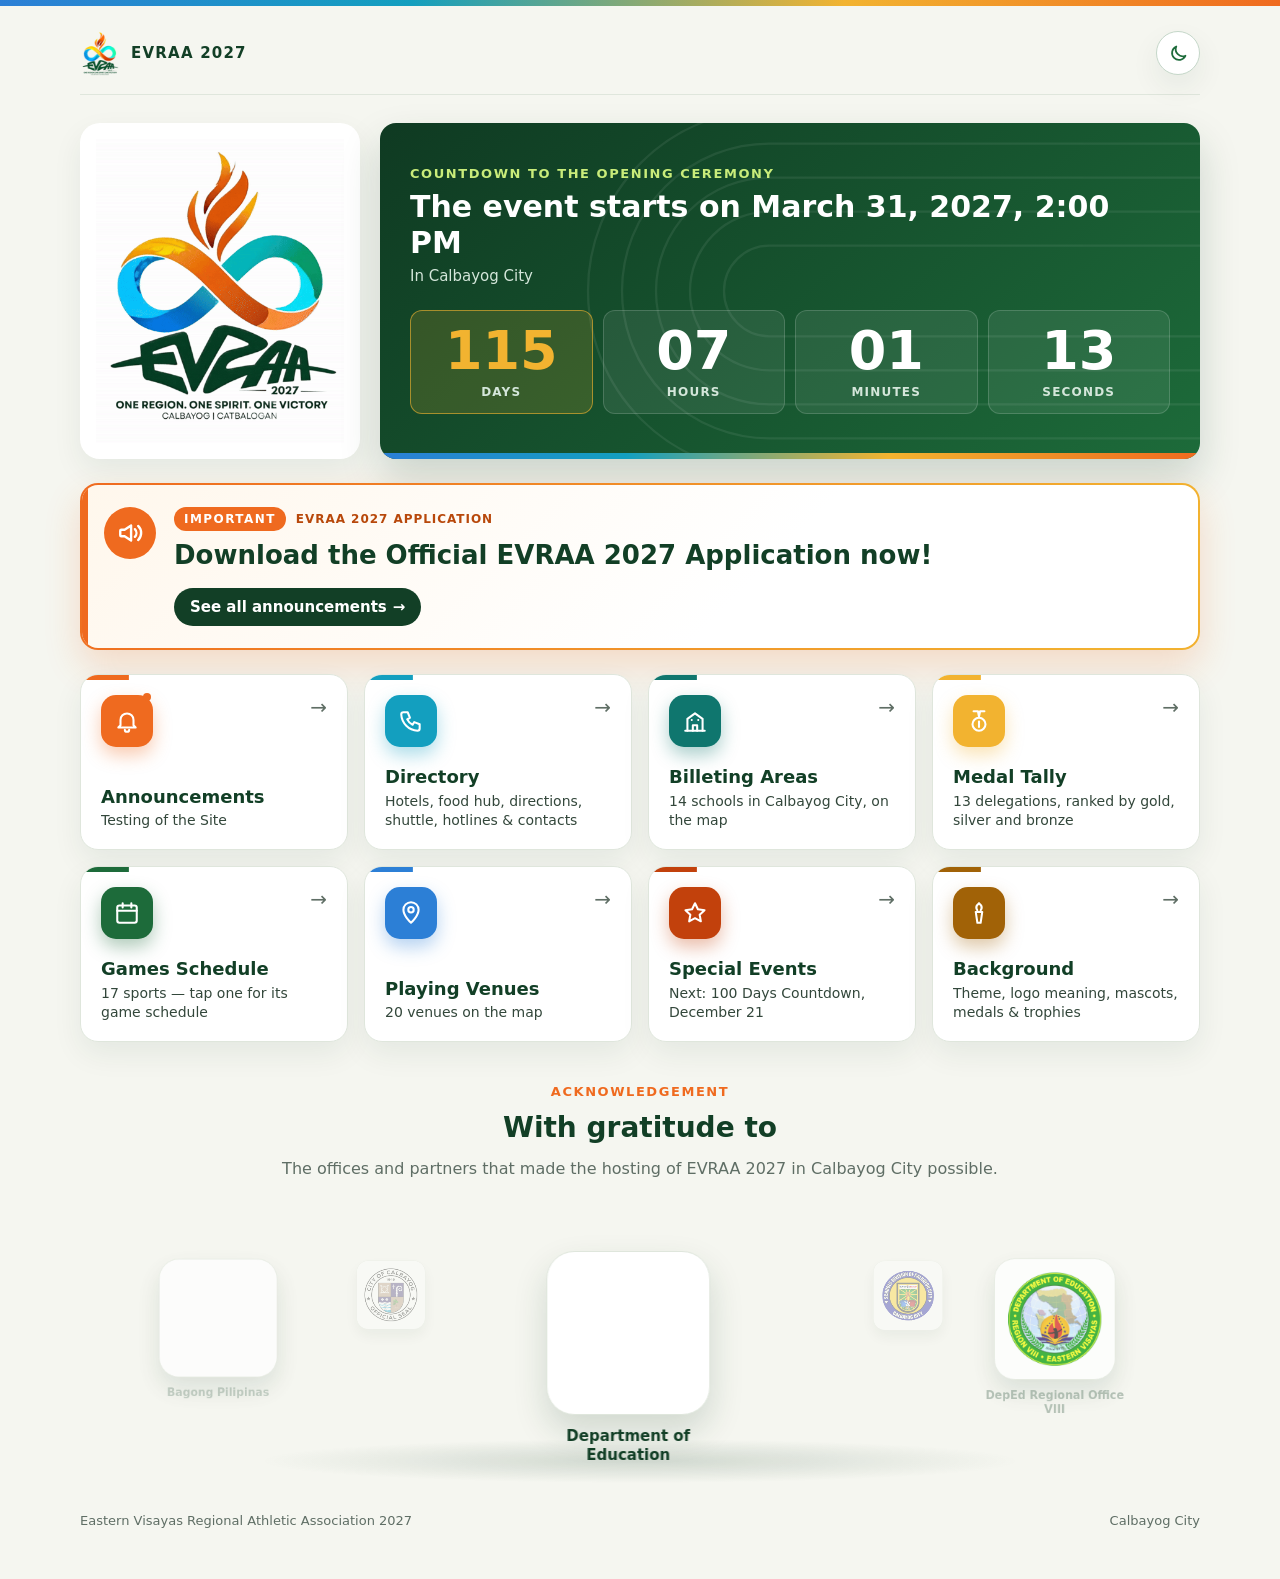
==== commit 768b720b: "announcement update" ====
--- a/evraa app/index.html
+++ b/evraa app/index.html
@@ -14,15 +14,15 @@
   <title>EVRAA 2027 | Calbayog </title>
   <link rel="icon" href="evraa/images/icons/favicon-32.png" sizes="32x32">
   <link rel="icon" href="evraa/images/icons/icon-192.png" sizes="192x192">
-  <link rel="stylesheet" href="evraa/assets/site.css?v=20261118">
+  <link rel="stylesheet" href="evraa/assets/site.css?v=20261115b">
 </head>
 <!-- Home page: the animated logo, the countdown, and a card for each section (drawn by evraa/assets/home.js from the menu in site.js).
      The other pages are in the evraa folder; the billeting schools are on evraa/billeting.html. -->
 <body data-page="home" data-root="">
   <main class="shell">
-    <script src="evraa/assets/data.js?v=20261118"></script>
+    <script src="evraa/assets/data.js?v=20261115b"></script>
     <script>document.write('<script src="evraa/assets/data-live.js?t=' + Math.floor(Date.now() / 60000) + '"><\/script>');</script>
-    <script src="evraa/assets/site.js?v=20261118"></script>
+    <script src="evraa/assets/site.js?v=20261115b"></script>
 
     <!-- The logo and the countdown share one row -->
     <div class="home-top">
@@ -48,6 +48,9 @@
     </section>
     </div>
 
+    <!-- Important announcements: the ones ticked “Push to Home” on the admin page (drawn by evraa/assets/home.js) -->
+    <section class="home-alerts" id="home-alerts" aria-label="Important announcements" hidden></section>
+
     <nav aria-label="Sections">
       <ul class="tab-cards" id="tab-cards"></ul>
     </nav>
@@ -62,6 +65,6 @@
       <div class="logo-carousel" id="logo-carousel"></div>
     </section>
   </main>
-  <script src="evraa/assets/home.js?v=20261118"></script>
+  <script src="evraa/assets/home.js?v=20261115b"></script>
 </body>
 </html>
--- a/evraa app/evraa/assets/site.css
+++ b/evraa app/evraa/assets/site.css
@@ -403,6 +403,36 @@
 .home-top .countdown h2 { font-size: clamp(22px, 2.6vw, 30px); }
 .home-top .unit { flex: 1 1 0; min-width: 0; }
 .home-top .unit strong { font-size: clamp(30px, 4.4vw, 54px); }
+
+/* Important announcements pushed to Home from the admin page: a warm alert with a glowing spectrum border */
+.home-alerts { display: grid; gap: 14px; margin: 0 0 24px; }
+.home-alert { position: relative; display: grid; grid-template-columns: auto minmax(0, 1fr); gap: 18px; align-items: start; overflow: hidden; padding: 22px 26px 22px 22px; border: 2px solid transparent; border-radius: 18px; background: linear-gradient(135deg, #fff7ec, #fff 60%) padding-box, linear-gradient(120deg, var(--flame), var(--gold) 45%, var(--flame)) border-box; background-size: auto, 220% 100%; box-shadow: 0 16px 36px rgba(239,106,31,.2); animation: alert-in .6s cubic-bezier(.3,1.3,.5,1) both, alert-border 5s linear infinite; animation-delay: calc(.15s + var(--i, 0) * 90ms), 0s; }
+.home-alert::before { position: absolute; inset: 0 auto 0 0; width: 6px; background: var(--flame); content: ""; }
+@keyframes alert-in { from { opacity: 0; transform: translateY(16px) scale(.97); } }
+@keyframes alert-border { to { background-position: 0 0, -220% 0; } }
+.home-alert-icon { position: relative; display: grid; width: 52px; height: 52px; place-items: center; border-radius: 50%; background: var(--flame); color: #fff; box-shadow: 0 0 0 0 rgba(239,106,31,.55); animation: alert-ping 2s infinite; }
+.home-alert-icon svg { width: 26px; height: 26px; }
+@keyframes alert-ping { 70% { box-shadow: 0 0 0 14px rgba(239,106,31,0); } 100% { box-shadow: 0 0 0 0 rgba(239,106,31,0); } }
+.home-alert-meta { display: flex; flex-wrap: wrap; align-items: center; gap: 6px 10px; }
+.home-alert-flag { padding: 3px 10px; border-radius: 999px; background: var(--flame); color: #fff; font-size: 12px; font-weight: 850; letter-spacing: .12em; text-transform: uppercase; }
+.home-alert-tag { color: #b8480b; font-size: 12px; font-weight: 800; letter-spacing: .08em; text-transform: uppercase; }
+.home-alert-date { color: var(--muted); font-size: 13px; font-weight: 650; }
+.home-alert h2 { margin: 8px 0 4px; color: var(--heading); font-size: clamp(20px, 2.4vw, 26px); line-height: 1.25; }
+.home-alert p { margin: 0; color: var(--ink-2); font-size: 16px; }
+.home-alert-link { display: inline-flex; align-items: center; gap: 6px; margin-top: 12px; padding: 8px 16px; border-radius: 999px; background: var(--forest); color: #fff; font-size: 15px; font-weight: 800; text-decoration: none; transition: transform .15s, background .15s; }
+.home-alert-link:hover { background: var(--green); transform: translateX(2px); }
+.home-alert-link:focus-visible { outline: 3px solid var(--gold); outline-offset: 3px; }
+:root[data-theme="dark"] .home-alert { background-image: linear-gradient(135deg, #2a1a0e, var(--surface) 65%), linear-gradient(120deg, var(--flame), var(--gold) 45%, var(--flame)); box-shadow: 0 16px 36px rgba(0,0,0,.45); }
+:root[data-theme="dark"] .home-alert-tag { color: #ffab73; }
+:root[data-theme="dark"] .home-alert-link { background: var(--flame); }
+@media (max-width: 600px) {
+  .home-alerts { margin-bottom: 18px; }
+  .home-alert { gap: 12px; padding: 16px 16px 18px 16px; border-radius: 16px; }
+  .home-alert-icon { width: 40px; height: 40px; }
+  .home-alert-icon svg { width: 21px; height: 21px; }
+  .home-alert p { font-size: 15px; }
+}
+@media (prefers-reduced-motion: reduce) { .home-alert, .home-alert-icon { animation: none; } }
 
 .tab-cards { display: grid; grid-template-columns: repeat(4, minmax(0, 1fr)); gap: 16px; margin: 0; padding: 0; list-style: none; }
 /* Cards rise in one after another, then press, lift and shine when touched */
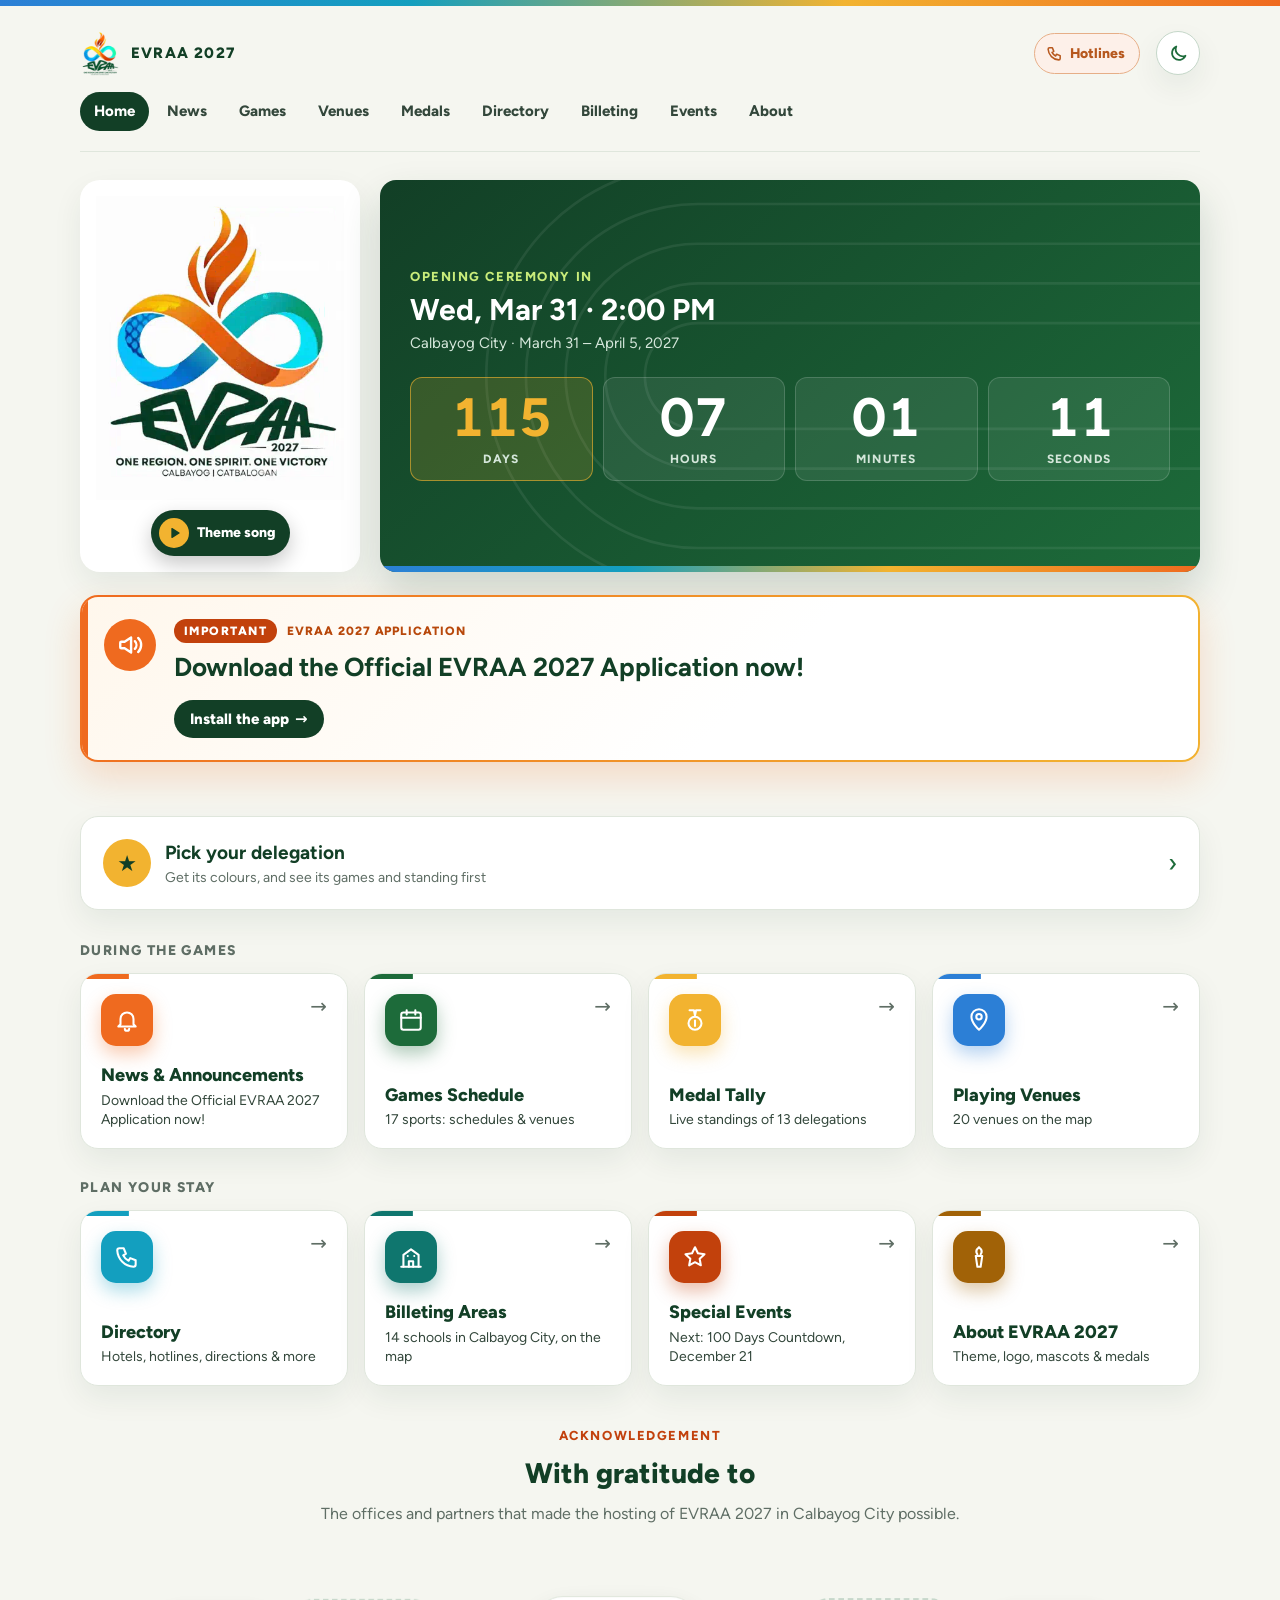
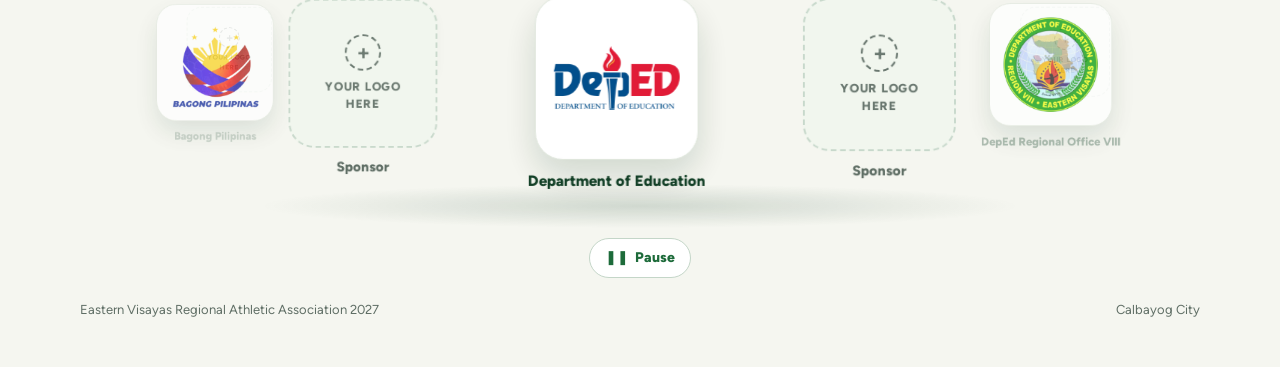
==== commit f998dc79: "Team/Delegation Selection Team/Delegation Selection and Hotels Preview" ====
--- a/evraa app/index.html
+++ b/evraa app/index.html
@@ -14,30 +14,46 @@
   <title>EVRAA 2027 | Calbayog </title>
   <link rel="icon" href="evraa/images/icons/favicon-32.png" sizes="32x32">
   <link rel="icon" href="evraa/images/icons/icon-192.png" sizes="192x192">
-  <link rel="stylesheet" href="evraa/assets/site.css?v=20261115b">
+  <link rel="stylesheet" href="evraa/assets/site.css?v=20261125b">
 </head>
 <!-- Home page: the animated logo, the countdown, and a card for each section (drawn by evraa/assets/home.js from the menu in site.js).
      The other pages are in the evraa folder; the billeting schools are on evraa/billeting.html. -->
 <body data-page="home" data-root="">
   <main class="shell">
-    <script src="evraa/assets/data.js?v=20261115b"></script>
+    <script src="evraa/assets/data.js?v=20261125b"></script>
     <script>document.write('<script src="evraa/assets/data-live.js?t=' + Math.floor(Date.now() / 60000) + '"><\/script>');</script>
-    <script src="evraa/assets/site.js?v=20261115b"></script>
+    <script src="evraa/assets/site.js?v=20261125b"></script>
 
     <!-- The logo and the countdown share one row -->
     <div class="home-top">
     <section class="home-hero">
       <h1 class="visually-hidden">EVRAA 2027 — Eastern Visayas Regional Athletic Association, March 31 – April 5, 2027, Calbayog City and Catbalogan City</h1>
       <div class="logo-wrap">
-        <img class="hero-anim" src="evraa/images/Animated%20EVRAA27.gif?v=1" alt="EVRAA 2027 animated logo — One Region. One Spirit. One Victory. Calbayog | Catbalogan" width="400" height="711">
+        <!-- The animated logo: an animated WebP (evraa/images/hero.webp, a fifth of the size of the GIF it was made from).
+             As an image it always plays, like the GIF did (a video can be stopped by Low Power Mode or by the host).
+             Browsers too old for animated WebP get the original GIF. -->
+        <picture>
+          <source srcset="evraa/images/hero.webp?v=2" type="image/webp">
+          <img class="hero-anim" src="evraa/images/Animated%20EVRAA27.gif?v=1" alt="EVRAA 2027 animated logo — One Region. One Spirit. One Victory. Calbayog | Catbalogan" width="400" height="711" fetchpriority="high">
+        </picture>
+        <!-- The EVRAA 2027 theme song (evraa/audio/theme-song.mp3): play / pause (evraa/assets/home.js). Nothing downloads until it is played. -->
+        <button type="button" class="song-btn" id="song-btn" aria-pressed="false" aria-label="Play the EVRAA 2027 theme song">
+          <span class="song-icon" aria-hidden="true">
+            <svg class="song-play" viewBox="0 0 24 24" fill="currentColor"><path d="M8 5.5v13a1 1 0 0 0 1.5.86l10.5-6.5a1 1 0 0 0 0-1.72L9.5 4.64A1 1 0 0 0 8 5.5z"/></svg>
+            <svg class="song-pause" viewBox="0 0 24 24" fill="currentColor"><rect x="6" y="5" width="4" height="14" rx="1.2"/><rect x="14" y="5" width="4" height="14" rx="1.2"/></svg>
+          </span>
+          <span class="song-label"><span class="song-long">Theme </span>song</span>
+          <span class="song-bars" aria-hidden="true"><i></i><i></i><i></i></span>
+        </button>
+        <audio id="theme-song" src="evraa/audio/theme-song.mp3?v=1" preload="none"></audio>
       </div>
     </section>
 
     <section class="countdown" id="countdown" aria-labelledby="countdown-title">
       <div>
-        <div class="countdown-label" id="countdown-label">Countdown to the opening ceremony</div>
-        <h2 id="countdown-title">The event starts on March 31, 2027, 2:00 PM</h2>
-        <p id="countdown-note">In Calbayog City</p>
+        <div class="countdown-label" id="countdown-label">Opening ceremony in</div>
+        <h2 id="countdown-title">Wed, Mar 31 · 2:00 PM</h2>
+        <p id="countdown-note">Calbayog City · March 31 – April 5, 2027</p>
       </div>
       <div class="units" id="countdown-units" aria-live="off">
         <div class="unit"><strong id="cd-days">—</strong><span>Days</span></div>
@@ -51,9 +67,21 @@
     <!-- Important announcements: the ones ticked “Push to Home” on the admin page (drawn by evraa/assets/home.js) -->
     <section class="home-alerts" id="home-alerts" aria-label="Important announcements" hidden></section>
 
-    <nav aria-label="Sections">
-      <ul class="tab-cards" id="tab-cards"></ul>
-    </nav>
+    <!-- During the games (and after): today's games, the medal leaders and the hotlines (drawn by evraa/assets/home.js) -->
+    <section class="home-today" id="home-today" aria-label="Today at EVRAA 2027" hidden></section>
+
+    <!-- My delegation: picking one recolours the app and highlights its games and standing (drawn by evraa/assets/home.js;
+         the delegations and their colours are DELEGATIONS in evraa/assets/data.js). index.html#team opens it. -->
+    <section class="team-pick" id="team" aria-labelledby="team-title"></section>
+    <dialog class="sport-dialog team-sheet" id="team-sheet" aria-labelledby="team-sheet-title">
+      <div class="sport-dialog-head"><div><div class="eyebrow">My delegation</div><h3 id="team-sheet-title">Who are you cheering for?</h3></div>
+        <button type="button" class="dialog-close" data-close aria-label="Close">×</button></div>
+      <p class="team-sheet-note">The app takes your delegation's colours, and its games and medal standing are highlighted.</p>
+      <ul class="team-options" id="team-options"></ul>
+    </dialog>
+
+    <!-- The section cards, in two groups -->
+    <nav aria-label="Sections" class="home-sections" id="home-sections"></nav>
 
     <!-- Acknowledgement: a carousel of logos, listed in ACKNOWLEDGEMENTS in evraa/assets/data.js -->
     <section class="thanks" id="thanks" aria-labelledby="thanks-title" hidden>
@@ -63,8 +91,9 @@
         <p class="section-lead">The offices and partners that made the hosting of EVRAA 2027 in Calbayog City possible.</p>
       </div>
       <div class="logo-carousel" id="logo-carousel"></div>
+      <button type="button" class="outline-btn logo-pause" id="logo-pause" hidden></button>
     </section>
   </main>
-  <script src="evraa/assets/home.js?v=20261115b"></script>
+  <script src="evraa/assets/home.js?v=20261125b"></script>
 </body>
 </html>
--- a/evraa app/evraa/assets/site.css
+++ b/evraa app/evraa/assets/site.css
@@ -1,4 +1,7 @@
 /* EVRAA 2027 site styles, shared by index.html and every page in the evraa folder */
+/* Figtree (assets/fonts/figtree.woff2, SIL Open Font License) stands in for Avenir Next on phones and computers without it
+   (Android, Windows); Apple devices keep Avenir Next and never download it */
+@font-face { font-family: "Figtree"; src: url("fonts/figtree.woff2") format("woff2"); font-weight: 300 900; font-style: normal; font-display: swap; }
 :root {
   color-scheme: light;
   --paper: #f5f6f0;
@@ -25,13 +28,24 @@
   --warn-ink: #9a5b10;
   --shine: rgba(255,255,255,.75);
   --spectrum: linear-gradient(90deg, var(--sky), var(--teal) 30%, var(--gold) 62%, var(--flame));
-  font-family: "Avenir Next", Avenir, "Segoe UI", system-ui, sans-serif;
+  /* Orange that passes WCAG AA: --flame-ink for text, --flame-solid behind white text */
+  --flame-ink: #c2410c;
+  --flame-solid: #c2410c;
+  /* My delegation: highlight colours, from the delegation's accent once one is picked (site.js sets --team-accent) */
+  --mine-bg: color-mix(in srgb, var(--team-accent, var(--leaf)) 24%, var(--surface));
+  --mine-edge: var(--team-accent, var(--gold));
+  --highlight: var(--team-accent, var(--gold));
+  --on-highlight: var(--team-on-accent, #123f26);
+  /* The accent as it shows on the dark countdown card (a lighter version of dark accents) */
+  --glow: var(--team-glow, var(--gold));
+  font-family: "Avenir Next", Avenir, Figtree, "Segoe UI", system-ui, sans-serif;
   font-size: 16px;
   font-synthesis: none;
 }
 /* Dark mode: the sun/moon button in the header sets <html data-theme> (site.js); it starts from the device setting and is remembered */
 :root[data-theme="dark"] {
   color-scheme: dark;
+  --flame-ink: #ff9a5c;
   --paper: #0b130f;
   --surface: #141f18;
   --ink: #e8efe9;
@@ -51,12 +65,12 @@
 }
 :root[data-theme="dark"] .brand-logo { padding: 3px; border-radius: 10px; background: #fff; }
 :root[data-theme="dark"] .countdown, :root[data-theme="dark"] .shuttle-hero { box-shadow: 0 0 0 1px rgba(255,255,255,.08), 0 20px 40px rgba(0,0,0,.4); }
-:root[data-theme="dark"] .table-card thead th { background: #0f3a22; }
+:root[data-theme="dark"] .table-card thead th { background: color-mix(in srgb, var(--forest) 85%, #000); }
 :root[data-theme="dark"] .tally .th-coin { filter: drop-shadow(0 6px 8px rgba(0,0,0,.5)); }
 * { box-sizing: border-box; }
 body { margin: 0; background: var(--paper); color: var(--ink); line-height: 1.5; transition: background-color .3s, color .3s; }
 /* The colour bar across the top flows sideways without end: the gradient mirrors itself, so the loop has no seam */
-body::before { position: fixed; z-index: 30; top: 0; left: 0; width: 100%; height: 6px; background: linear-gradient(90deg, var(--sky), var(--teal) 16%, var(--gold) 33%, var(--flame) 50%, var(--gold) 67%, var(--teal) 84%, var(--sky)) 0 0 / 200vw 100% repeat-x; content: ""; animation: spectrum-flow 9s linear infinite; }
+body::before { position: fixed; z-index: 30; top: 0; left: 0; width: 100%; height: 6px; background: linear-gradient(90deg, var(--sky), var(--teal) 16%, var(--gold) 33%, var(--flame) 50%, var(--gold) 67%, var(--teal) 84%, var(--sky)) 0 0 / 200vw 100% repeat-x; content: ""; animation: spectrum-flow 9s linear 1; }
 @keyframes spectrum-flow { to { background-position: -200vw 0; } }
 img { max-width: 100%; display: block; }
 .shell { max-width: 1200px; margin: 0 auto; padding: 30px max(40px, env(safe-area-inset-right)) 48px max(40px, env(safe-area-inset-left)); }
@@ -87,13 +101,14 @@
 .theme-switching::view-transition-new(root) { z-index: 2; }
 
 /* Headings, buttons and the logo card */
-.eyebrow { color: var(--flame); font-size: 13px; font-weight: 750; letter-spacing: .12em; text-transform: uppercase; }
+.eyebrow { color: var(--flame-ink); font-size: 13px; font-weight: 750; letter-spacing: .12em; text-transform: uppercase; }
 .cta { display: inline-flex; align-items: center; gap: 10px; padding: 15px 24px; border-radius: 10px; background: var(--green); box-shadow: 0 12px 26px rgba(29,107,58,.25); color: #fff; font-size: 17px; font-weight: 800; text-decoration: none; transition: background .15s, transform .15s; }
 .cta:hover { background: var(--forest); transform: translateY(-1px); }
 .cta:focus-visible { outline: 3px solid var(--gold); outline-offset: 3px; }
 .logo-wrap { padding: 20px; border-radius: 20px; background: #fff; box-shadow: var(--shadow); }
 .logo-wrap img { width: 100%; height: auto; mix-blend-mode: multiply; }
 /* The animated logo has wide white bands above and below; crop to the artwork (the GIF itself loops forever) */
+.logo-wrap picture { display: block; width: 100%; }
 .logo-wrap .hero-anim { display: block; aspect-ratio: 400 / 490; object-fit: cover; object-position: 50% 32%; }
 
 /* Intro, theme and logo meaning */
@@ -119,16 +134,16 @@
 .element p { margin: 0; color: var(--ink-2); font-size: 15px; }
 
 /* Countdown */
-.countdown { position: relative; display: flex; justify-content: space-between; align-items: center; gap: 24px; overflow: hidden; margin: 0 0 24px; padding: 26px 30px 30px; border-radius: 16px; background: linear-gradient(140deg, #0f3a22, #1d6b3a); box-shadow: 0 20px 40px rgba(18,63,38,.18); color: #fff; }
+.countdown { position: relative; display: flex; justify-content: space-between; align-items: center; gap: 24px; overflow: hidden; margin: 0 0 24px; padding: 26px 30px 30px; border-radius: 16px; background: linear-gradient(140deg, var(--forest), var(--green)); box-shadow: 0 20px 40px rgba(18,63,38,.18); color: #fff; }
 .countdown::after { position: absolute; left: 0; bottom: 0; width: 100%; height: 6px; background: var(--spectrum); content: ""; }
-.countdown-label { color: var(--leaf); font-size: 13px; font-weight: 750; letter-spacing: .12em; text-transform: uppercase; }
+.countdown-label { color: var(--team-glow, var(--leaf)); font-size: 13px; font-weight: 750; letter-spacing: .12em; text-transform: uppercase; }
 .countdown h2 { margin: 6px 0 4px; font-size: 24px; line-height: 1.2; }
 .countdown p { margin: 0; color: #d4e6da; font-size: 15px; }
 .units { display: flex; gap: 10px; flex: 0 0 auto; }
 .unit { min-width: 84px; padding: 12px 10px 10px; border: 1px solid rgba(255,255,255,.16); border-radius: 12px; background: rgba(255,255,255,.08); text-align: center; }
 .unit strong { display: block; font-size: 34px; line-height: 1.05; font-variant-numeric: tabular-nums; }
-.unit:first-child { min-width: 110px; border-color: rgba(242,179,48,.6); background: rgba(242,179,48,.16); }
-.unit:first-child strong { color: var(--gold); }
+.unit:first-child { min-width: 110px; border-color: color-mix(in srgb, var(--glow) 60%, transparent); background: color-mix(in srgb, var(--glow) 16%, transparent); }
+.unit:first-child strong { color: var(--glow); }
 .unit span { color: #d4e6da; font-size: 12px; font-weight: 750; letter-spacing: .1em; text-transform: uppercase; }
 
 /* Billeting map */
@@ -153,10 +168,10 @@
 .venue-icon svg { width: 18px; height: 18px; }
 .venue-sport.is-empty .venue-icon { background: var(--tint-2); color: var(--muted); }
 .venue-places { display: grid; gap: 4px; margin: 0; padding: 0; list-style: none; }
-.venue-place { padding: 0; border: 0; background: none; color: var(--ink-2); font: inherit; text-align: left; cursor: pointer; }
+.venue-place { padding: 8px 0; margin: -6px 0; border: 0; background: none; color: var(--ink-2); font: inherit; text-align: left; cursor: pointer; }
 .venue-place:hover { color: var(--heading); text-decoration: underline; text-underline-offset: 3px; }
 .venue-place:focus-visible { outline: 2px solid var(--link); outline-offset: 2px; border-radius: 4px; }
-.venue-flag { display: inline-block; padding: 1px 7px; border-radius: 999px; background: var(--tint); color: var(--muted); font-size: 11px; font-weight: 750; white-space: nowrap; }
+.venue-flag { display: inline-block; padding: 1px 7px; border-radius: 999px; background: var(--tint); color: var(--muted); font-size: 12px; font-weight: 750; white-space: nowrap; }
 tr.is-active { background: var(--tint-2); }
 tr.is-active .school-num, tr.is-active .venue-icon { background: var(--flame); }
 /* Venue map pins: the sport icon in a circle; a pill of icons where several sports share a venue */
@@ -169,7 +184,7 @@
 .map-pin { border: 2px solid #fff; box-shadow: 0 2px 6px rgba(0,0,0,.3); }
 .map-pin.is-active { background: var(--flame); }
 .map-pin.is-approx { background: #7d8a81; }
-.leaflet-popup-content { margin: 12px 14px; font-family: "Avenir Next", Avenir, "Segoe UI", system-ui, sans-serif; font-size: 14px; line-height: 1.45; }
+.leaflet-popup-content { margin: 12px 14px; font-family: "Avenir Next", Avenir, Figtree, "Segoe UI", system-ui, sans-serif; font-size: 14px; line-height: 1.45; }
 .leaflet-popup-content strong { display: block; color: #123f26; font-size: 15px; }
 .leaflet-popup-content a { color: #1d6b3a; font-weight: 750; }
 .map-note { margin: 10px 0 0; color: var(--muted); font-size: 13px; }
@@ -190,6 +205,8 @@
 figcaption strong { display: block; color: var(--heading); font-size: 19px; }
 figcaption span { color: var(--muted); font-size: 15px; }
 
+/* The admin link in the footer is styled as plain text (site.js) */
+.footer-quiet { color: inherit; text-decoration: none; cursor: text; -webkit-tap-highlight-color: transparent; }
 .footer { display: flex; justify-content: space-between; flex-wrap: wrap; gap: 8px 16px; margin-top: 22px; color: var(--muted); font-size: 13px; }
 
 /* Tabs */
@@ -199,9 +216,9 @@
 .tab:active { transform: scale(.96); }
 .tab.is-active { color: #fff; }
 .tab:focus-visible { outline: 2px solid var(--gold); outline-offset: 2px; }
-.tab-indicator { position: absolute; z-index: 0; top: 0; left: 0; width: 0; height: 0; border-radius: 999px; background: linear-gradient(135deg, #2f8a4c, var(--forest)); pointer-events: none; }
+.tab-indicator { position: absolute; z-index: 0; top: 0; left: 0; width: 0; height: 0; border-radius: 999px; background: linear-gradient(135deg, var(--green), var(--forest)); pointer-events: none; }
 .tab-indicator.ready { transition: transform .5s cubic-bezier(.3,1.25,.45,1), width .5s cubic-bezier(.3,1.25,.45,1), height .3s; }
-.new-dot { width: 8px; height: 8px; border-radius: 50%; background: var(--flame); box-shadow: 0 0 0 0 rgba(239,106,31,.6); animation: ping 1.8s infinite; }
+.new-dot { width: 8px; height: 8px; border-radius: 50%; background: var(--flame); box-shadow: 0 0 0 0 rgba(239,106,31,.6); animation: ping 1.8s 4; }
 @keyframes ping { 70% { box-shadow: 0 0 0 8px rgba(239,106,31,0); } 100% { box-shadow: 0 0 0 0 rgba(239,106,31,0); } }
 .subtabs { flex-wrap: wrap; margin: 0 0 22px; padding: 6px; border: 1px solid var(--line); border-radius: 18px; background: var(--tint-2); }
 .subtabs .tab { padding: 9px 15px; font-size: 14px; }
@@ -240,7 +257,7 @@
 .page-head h2 { margin: 6px 0 0; color: var(--heading); font-size: clamp(28px, 3.4vw, 40px); line-height: 1.1; font-weight: 800; }
 .tba { display: inline-block; padding: 2px 10px; border-radius: 999px; background: var(--warn-bg); color: var(--warn-ink); font-size: 12px; font-weight: 800; letter-spacing: .06em; text-transform: uppercase; white-space: nowrap; }
 .chip { display: inline-block; padding: 2px 10px; border-radius: 999px; background: var(--tint-2); color: var(--link); font-size: 12px; font-weight: 800; letter-spacing: .06em; text-transform: uppercase; white-space: nowrap; }
-.chip.is-hot { background: var(--flame); color: #fff; }
+.chip.is-hot { background: var(--flame-solid); color: #fff; }
 .grid-cards { display: grid; grid-template-columns: repeat(auto-fill, minmax(260px, 1fr)); gap: 16px; margin: 0; padding: 0; list-style: none; }
 .info-card { position: relative; padding: 22px 22px 20px; border: 1px solid var(--line); border-radius: 14px; background: var(--surface); box-shadow: var(--shadow); transition: transform .25s, box-shadow .25s; }
 .info-card:hover { transform: translateY(-3px); box-shadow: 0 18px 34px rgba(18,63,38,.1); }
@@ -253,7 +270,7 @@
 .empty-state { display: grid; justify-items: start; gap: 10px; padding: 34px 30px; border: 2px dashed var(--line-strong); border-radius: 16px; background: var(--surface); }
 .empty-state h3 { margin: 0; color: var(--heading); font-size: 22px; }
 .empty-state p { max-width: 640px; margin: 0; color: var(--muted); font-size: 16px; }
-.empty-icon { display: grid; width: 52px; height: 52px; place-items: center; border-radius: 14px; background: linear-gradient(135deg, var(--gold), var(--flame)); color: #fff; font-size: 24px; font-weight: 800; animation: bob 3s ease-in-out infinite; }
+.empty-icon { display: grid; width: 52px; height: 52px; place-items: center; border-radius: 14px; background: linear-gradient(135deg, var(--gold), var(--flame)); color: #fff; font-size: 24px; font-weight: 800; }
 @keyframes bob { 50% { transform: translateY(-6px); } }
 .page-note { margin: 16px 0 0; color: var(--muted); font-size: 14px; }
 
@@ -283,14 +300,14 @@
 a.hotline-num:hover { color: var(--link); text-decoration: underline; text-underline-offset: 3px; }
 
 /* Shuttle */
-.shuttle-hero { position: relative; display: flex; align-items: center; gap: 24px; overflow: hidden; margin-bottom: 16px; padding: 26px 30px; border-radius: 16px; background: linear-gradient(140deg, #0f3a22, #1d6b3a); color: #fff; }
+.shuttle-hero { position: relative; display: flex; align-items: center; gap: 24px; overflow: hidden; margin-bottom: 16px; padding: 26px 30px; border-radius: 16px; background: linear-gradient(140deg, var(--forest), var(--green)); color: #fff; }
 .shuttle-hero::after { position: absolute; left: 0; bottom: 0; width: 100%; height: 6px; background: var(--spectrum); content: ""; }
 .shuttle-hero h3 { margin: 0 0 4px; font-size: 24px; }
 .shuttle-hero p { margin: 0; color: #d4e6da; font-size: 15px; }
 .road { position: relative; flex: 0 0 180px; height: 56px; overflow: hidden; border-radius: 10px; background: rgba(255,255,255,.08); }
-.road::after { position: absolute; top: 50%; left: 0; width: 200%; height: 3px; background: repeating-linear-gradient(90deg, rgba(255,255,255,.55) 0 18px, transparent 18px 34px); content: ""; animation: road 1.2s linear infinite; }
+.road::after { position: absolute; top: 50%; left: 0; width: 200%; height: 3px; background: repeating-linear-gradient(90deg, rgba(255,255,255,.55) 0 18px, transparent 18px 34px); content: "";  }
 @keyframes road { to { transform: translateX(-34px); } }
-.bus { position: absolute; z-index: 1; top: 13px; left: 50%; display: grid; width: 56px; height: 28px; place-items: center; margin-left: -28px; border-radius: 8px 12px 6px 6px; background: var(--gold); color: #123f26; font-size: 11px; font-weight: 800; letter-spacing: .08em; animation: bump .6s ease-in-out infinite alternate; }
+.bus { position: absolute; z-index: 1; top: 13px; left: 50%; display: grid; width: 56px; height: 28px; place-items: center; margin-left: -28px; border-radius: 8px 12px 6px 6px; background: var(--gold); color: #123f26; font-size: 11px; font-weight: 800; letter-spacing: .08em; }
 @keyframes bump { to { transform: translateY(-2px); } }
 
 /* Medal tally */
@@ -302,7 +319,7 @@
 .tally td.num { font-size: 16px; font-weight: 750; }
 .tally .rank { width: 60px; }
 .tally td.rank { color: var(--muted); font-weight: 800; }
-.tally tr.top-1 .rank { color: #c98a0c; }
+.tally tr.top-1 .rank { color: #a16207; }
 /* Phones show a small coin in place of the Gold / Silver / Bronze header text */
 .tally .th-short { display: none; }
 /* The EVRAA medals (evraa/images) head the Gold / Silver / Bronze columns and turn once every few seconds, one after another */
@@ -312,14 +329,11 @@
 .tally thead th { vertical-align: bottom; }
 /* My delegation, pinned with the star in its row */
 .team { display: flex; align-items: center; gap: 8px; }
-.pin-btn { display: grid; width: 32px; height: 32px; flex: 0 0 auto; margin: -6px 0 -6px -8px; place-items: center; border: 0; border-radius: 50%; background: none; color: var(--muted); cursor: pointer; font-size: 18px; line-height: 1; transition: transform .2s cubic-bezier(.3,1.6,.5,1), color .2s; }
-.pin-btn:hover { background: var(--tint-2); color: var(--gold); }
-.pin-btn:active { transform: scale(.8); }
-.pin-btn[aria-pressed="true"] { color: var(--gold); transform: scale(1.15); }
-.pin-btn:focus-visible { outline: 2px solid var(--gold); outline-offset: 1px; }
-.tally tbody tr.is-mine, .tally tbody tr.is-mine:hover { background: color-mix(in srgb, var(--leaf) 26%, var(--surface)); box-shadow: inset 4px 0 0 var(--gold); }
+.mine-star { color: var(--highlight); font-size: 17px; line-height: 1; }
+#tally-hint a { color: var(--link); font-weight: 800; }
+.tally tbody tr.is-mine, .tally tbody tr.is-mine:hover { background: var(--mine-bg); box-shadow: inset 4px 0 0 var(--mine-edge); }
 .my-team { display: flex; align-items: center; gap: 14px 18px; flex-wrap: wrap; margin-bottom: 16px; padding: 14px 18px; border: 1px solid color-mix(in srgb, var(--gold) 55%, var(--line)); border-radius: 14px; background: color-mix(in srgb, var(--leaf) 20%, var(--surface)); box-shadow: var(--shadow); }
-.my-team small { display: block; color: var(--muted); font-size: 11px; font-weight: 800; letter-spacing: .08em; text-transform: uppercase; }
+.my-team small { display: block; color: var(--muted); font-size: 12px; font-weight: 800; letter-spacing: .08em; text-transform: uppercase; }
 .my-team strong { display: block; color: var(--heading); font-size: 19px; line-height: 1.2; font-variant-numeric: tabular-nums; }
 .my-team-star { color: var(--gold); font-size: 26px; line-height: 1; }
 .my-team-rank { margin-left: auto; text-align: center; }
@@ -366,7 +380,7 @@
 @keyframes dialog-in { from { opacity: 0; transform: translateY(16px) scale(.96); } }
 .sport-dialog-head { display: flex; align-items: center; gap: 14px; padding: 22px 22px 16px; border-bottom: 1px solid var(--line-soft); }
 .sport-dialog-head h3 { margin: 2px 0 0; color: var(--heading); font-size: 24px; }
-.dialog-close { display: grid; width: 38px; height: 38px; flex: 0 0 auto; margin-left: auto; place-items: center; border: 0; border-radius: 50%; background: var(--tint); color: var(--heading); cursor: pointer; font-size: 24px; line-height: 1; }
+.dialog-close { display: grid; width: 44px; height: 44px; flex: 0 0 auto; margin-left: auto; place-items: center; border: 0; border-radius: 50%; background: var(--tint); color: var(--heading); cursor: pointer; font-size: 24px; line-height: 1; }
 .dialog-close:hover { background: var(--tint-2); }
 .dialog-close:focus-visible { outline: 2px solid var(--link); outline-offset: 2px; }
 .sched-list { display: grid; gap: 0; margin: 0; padding: 6px 22px; list-style: none; }
@@ -374,9 +388,9 @@
 .sched-list li:last-child { border-bottom: 0; }
 .sched-date { display: grid; justify-items: center; padding: 6px 0; border-radius: 10px; background: var(--tint); color: var(--heading); line-height: 1.1; }
 .sched-date strong { font-size: 22px; font-variant-numeric: tabular-nums; }
-.sched-date span { color: var(--muted); font-size: 11px; font-weight: 800; letter-spacing: .08em; text-transform: uppercase; }
+.sched-date span { color: var(--muted); font-size: 12px; font-weight: 800; letter-spacing: .08em; text-transform: uppercase; }
 .sched-list b { display: block; color: var(--heading); font-size: 16px; }
-.sched-list .vs { margin: 0 2px; color: var(--flame); font-size: 12px; font-style: normal; font-weight: 800; letter-spacing: .06em; text-transform: uppercase; }
+.sched-list .vs { margin: 0 2px; color: var(--flame-ink); font-size: 12px; font-style: normal; font-weight: 800; letter-spacing: .06em; text-transform: uppercase; }
 .sched-list small { color: var(--muted); font-size: 14px; }
 .sched-empty { margin: 0; padding: 22px; color: var(--muted); font-size: 15px; }
 .sched-empty .tba { margin-bottom: 8px; }
@@ -406,15 +420,15 @@
 
 /* Important announcements pushed to Home from the admin page: a warm alert with a glowing spectrum border */
 .home-alerts { display: grid; gap: 14px; margin: 0 0 24px; }
-.home-alert { position: relative; display: grid; grid-template-columns: auto minmax(0, 1fr); gap: 18px; align-items: start; overflow: hidden; padding: 22px 26px 22px 22px; border: 2px solid transparent; border-radius: 18px; background: linear-gradient(135deg, #fff7ec, #fff 60%) padding-box, linear-gradient(120deg, var(--flame), var(--gold) 45%, var(--flame)) border-box; background-size: auto, 220% 100%; box-shadow: 0 16px 36px rgba(239,106,31,.2); animation: alert-in .6s cubic-bezier(.3,1.3,.5,1) both, alert-border 5s linear infinite; animation-delay: calc(.15s + var(--i, 0) * 90ms), 0s; }
+.home-alert { position: relative; display: grid; grid-template-columns: auto minmax(0, 1fr); gap: 18px; align-items: start; overflow: hidden; padding: 22px 26px 22px 22px; border: 2px solid transparent; border-radius: 18px; background: linear-gradient(135deg, #fff7ec, #fff 60%) padding-box, linear-gradient(120deg, var(--flame), var(--gold) 45%, var(--flame)) border-box; background-size: auto, 220% 100%; box-shadow: 0 16px 36px rgba(239,106,31,.2); animation: alert-in .6s cubic-bezier(.3,1.3,.5,1) both, alert-border 5s linear 2; animation-delay: calc(.15s + var(--i, 0) * 90ms), 0s; }
 .home-alert::before { position: absolute; inset: 0 auto 0 0; width: 6px; background: var(--flame); content: ""; }
 @keyframes alert-in { from { opacity: 0; transform: translateY(16px) scale(.97); } }
 @keyframes alert-border { to { background-position: 0 0, -220% 0; } }
-.home-alert-icon { position: relative; display: grid; width: 52px; height: 52px; place-items: center; border-radius: 50%; background: var(--flame); color: #fff; box-shadow: 0 0 0 0 rgba(239,106,31,.55); animation: alert-ping 2s infinite; }
+.home-alert-icon { position: relative; display: grid; width: 52px; height: 52px; place-items: center; border-radius: 50%; background: var(--flame); color: #fff; box-shadow: 0 0 0 0 rgba(239,106,31,.55); animation: alert-ping 2s 3; }
 .home-alert-icon svg { width: 26px; height: 26px; }
 @keyframes alert-ping { 70% { box-shadow: 0 0 0 14px rgba(239,106,31,0); } 100% { box-shadow: 0 0 0 0 rgba(239,106,31,0); } }
 .home-alert-meta { display: flex; flex-wrap: wrap; align-items: center; gap: 6px 10px; }
-.home-alert-flag { padding: 3px 10px; border-radius: 999px; background: var(--flame); color: #fff; font-size: 12px; font-weight: 850; letter-spacing: .12em; text-transform: uppercase; }
+.home-alert-flag { padding: 3px 10px; border-radius: 999px; background: var(--flame-solid); color: #fff; font-size: 12px; font-weight: 850; letter-spacing: .12em; text-transform: uppercase; }
 .home-alert-tag { color: #b8480b; font-size: 12px; font-weight: 800; letter-spacing: .08em; text-transform: uppercase; }
 .home-alert-date { color: var(--muted); font-size: 13px; font-weight: 650; }
 .home-alert h2 { margin: 8px 0 4px; color: var(--heading); font-size: clamp(20px, 2.4vw, 26px); line-height: 1.25; }
@@ -455,7 +469,7 @@
 .tab-card.is-launching .tab-card-icon { animation: icon-pop .45s cubic-bezier(.3,1.6,.5,1) both; }
 .tab-card.is-launching .tab-card-go { color: var(--accent); transform: translateX(8px); }
 @keyframes icon-pop { 50% { transform: scale(1.18) rotate(-8deg); } }
-.tab-cards.is-leaving .tab-card:not(.is-launching) a { opacity: .45; filter: saturate(.5); transform: scale(.95); transition: transform .3s, opacity .3s, filter .3s; }
+.is-leaving .tab-card:not(.is-launching) a { opacity: .45; filter: saturate(.5); transform: scale(.95); transition: transform .3s, opacity .3s, filter .3s; }
 .tab-card.is-return { animation: none; }
 .tab-card a:focus-visible { outline: 3px solid var(--gold); outline-offset: 3px; }
 @keyframes shine { to { left: 130%; } }
@@ -490,7 +504,7 @@
 .live-dot { width: 8px; height: 8px; border-radius: 50%; background: #2eb872; box-shadow: 0 0 0 0 rgba(46,184,114,.6); animation: live-ping 2s infinite; }
 @keyframes live-ping { 70% { box-shadow: 0 0 0 7px rgba(46,184,114,0); } 100% { box-shadow: 0 0 0 0 rgba(46,184,114,0); } }
 .live-bar.is-stale .live-dot { background: var(--flame); animation: none; }
-.refresh-btn { display: inline-flex; align-items: center; gap: 6px; margin-left: 4px; padding: 6px 12px 6px 9px; border: 1px solid var(--line-strong); border-radius: 999px; background: var(--surface); color: var(--link); cursor: pointer; font: inherit; font-size: 13px; font-weight: 800; -webkit-tap-highlight-color: transparent; }
+.refresh-btn { display: inline-flex; align-items: center; gap: 6px; min-height: 40px; margin-left: 4px; padding: 8px 14px 8px 11px; border: 1px solid var(--line-strong); border-radius: 999px; background: var(--surface); color: var(--link); cursor: pointer; font: inherit; font-size: 13px; font-weight: 800; -webkit-tap-highlight-color: transparent; }
 .refresh-btn:hover { background: var(--tint); }
 .refresh-btn:active { transform: scale(.94); }
 .refresh-btn:focus-visible { outline: 3px solid var(--gold); outline-offset: 2px; }
@@ -504,8 +518,8 @@
 @keyframes sheen { from { background-position: 150% 0; } to { background-position: -50% 0; } }
 
 /* ---------- Games: category pills and quick-filter chips ---------- */
-.cat-pill { display: inline-block; margin: 0 6px 2px 0; padding: 2px 9px; border-radius: 999px; background: color-mix(in srgb, var(--accent) 14%, transparent); color: color-mix(in srgb, var(--accent) 62%, var(--ink)); font-size: 11.5px; font-weight: 800; letter-spacing: .03em; white-space: nowrap; }
-.sport .tba { font-size: 11px; }
+.cat-pill { display: inline-block; margin: 0 6px 2px 0; padding: 2px 9px; border-radius: 999px; background: color-mix(in srgb, var(--accent) 14%, transparent); color: color-mix(in srgb, var(--accent) 62%, var(--ink)); font-size: 12.5px; font-weight: 800; letter-spacing: .03em; white-space: nowrap; }
+.sport .tba { font-size: 12px; }
 .chips { display: flex; gap: 8px; margin: -4px 0 18px; padding: 2px 0 6px; overflow-x: auto; scrollbar-width: none; -webkit-overflow-scrolling: touch; }
 .chips::-webkit-scrollbar { display: none; }
 .chip-btn { display: inline-flex; align-items: center; gap: 7px; flex: 0 0 auto; padding: 9px 15px; border: 1px solid var(--line-strong); border-radius: 999px; background: var(--surface); color: var(--ink-2); cursor: pointer; font: inherit; font-size: 14px; font-weight: 750; white-space: nowrap; transition: background .2s, color .2s, border-color .2s, transform .15s; -webkit-tap-highlight-color: transparent; }
@@ -523,7 +537,7 @@
 /* Numbers that change keep the same width, so they do not jitter */
 .unit strong, .tally td, .sched-date strong, .hotline-num, .chip, .my-team strong { font-variant-numeric: tabular-nums; }
 /* Home countdown: faint running-track lanes behind the numbers */
-.home-top .countdown { background-image: url("data:image/svg+xml,%3Csvg xmlns='http://www.w3.org/2000/svg' viewBox='0 0 600 400' fill='none' stroke='%23fff' stroke-width='2'%3E%3Cg opacity='.07'%3E%3Crect x='60' y='40' width='780' height='320' rx='160'/%3E%3Crect x='90' y='70' width='720' height='260' rx='130'/%3E%3Crect x='120' y='100' width='660' height='200' rx='100'/%3E%3Crect x='150' y='130' width='600' height='140' rx='70'/%3E%3Crect x='180' y='160' width='540' height='80' rx='40'/%3E%3C/g%3E%3C/svg%3E"), linear-gradient(140deg, #0f3a22, #1d6b3a); background-position: right center, 0 0; background-size: auto 135%, auto; background-repeat: no-repeat; }
+.home-top .countdown { background-image: url("data:image/svg+xml,%3Csvg xmlns='http://www.w3.org/2000/svg' viewBox='0 0 600 400' fill='none' stroke='%23fff' stroke-width='2'%3E%3Cg opacity='.07'%3E%3Crect x='60' y='40' width='780' height='320' rx='160'/%3E%3Crect x='90' y='70' width='720' height='260' rx='130'/%3E%3Crect x='120' y='100' width='660' height='200' rx='100'/%3E%3Crect x='150' y='130' width='600' height='140' rx='70'/%3E%3Crect x='180' y='160' width='540' height='80' rx='40'/%3E%3C/g%3E%3C/svg%3E"), linear-gradient(140deg, var(--forest), var(--green)); background-position: right center, 0 0; background-size: auto 135%, auto; background-repeat: no-repeat; }
 
 @media (max-width: 860px) {
   .home-top { grid-template-columns: 200px minmax(0, 1fr); gap: 14px; }
@@ -551,13 +565,13 @@
 @media (max-width: 760px) {
   /* Floating glass bar with the five main sections; the pill marks the current one */
   .tabbar { position: fixed; z-index: 25; right: 14px; bottom: calc(12px + env(safe-area-inset-bottom)); left: 14px; display: grid; grid-template-columns: repeat(5, minmax(0, 1fr)); gap: 2px; max-width: 520px; margin: 0 auto; padding: 6px; border: 1px solid color-mix(in srgb, var(--line) 80%, transparent); border-radius: 22px; background: color-mix(in srgb, var(--surface) 82%, transparent); -webkit-backdrop-filter: blur(18px) saturate(1.6); backdrop-filter: blur(18px) saturate(1.6); box-shadow: 0 14px 34px rgba(12,40,24,.2), 0 2px 6px rgba(12,40,24,.08); view-transition-name: tabbar; }
-  .tabbar a { display: grid; justify-items: center; gap: 2px; padding: 5px 2px 4px; border-radius: 16px; color: var(--muted); font-size: 11px; font-weight: 800; letter-spacing: .01em; text-decoration: none; -webkit-tap-highlight-color: transparent; transition: color .2s, transform .15s; }
-  .tabbar a:active { transform: scale(.92); }
+  .tabbar a, .tabbar-more { display: grid; justify-items: center; gap: 2px; padding: 5px 2px 4px; border-radius: 16px; color: var(--muted); font-size: 12px; font-weight: 800; letter-spacing: .01em; text-decoration: none; -webkit-tap-highlight-color: transparent; transition: color .2s, transform .15s; }
+  .tabbar a:active, .tabbar-more:active { transform: scale(.92); }
   .tabbar-icon { position: relative; display: grid; width: 46px; height: 30px; place-items: center; border-radius: 12px; transition: background .25s; }
   .tabbar-icon svg { width: 22px; height: 22px; }
-  .tabbar a.is-active { color: var(--heading); }
-  .tabbar a.is-active .tabbar-icon { background: color-mix(in srgb, var(--green) 16%, transparent); color: var(--link); }
-  .tabbar a:focus-visible { outline: 3px solid var(--gold); outline-offset: 1px; }
+  .tabbar a.is-active, .tabbar-more.is-active { color: var(--heading); }
+  .tabbar a.is-active .tabbar-icon, .tabbar-more.is-active .tabbar-icon { background: color-mix(in srgb, var(--green) 16%, transparent); color: var(--link); }
+  .tabbar a:focus-visible, .tabbar-more:focus-visible { outline: 3px solid var(--gold); outline-offset: 1px; }
   .tabbar .new-dot { position: absolute; top: 2px; right: 8px; }
   body { padding-bottom: calc(86px + env(safe-area-inset-bottom)); }
   /* Beside the Back button there is only room for the icon; the Home page shows the words too */
@@ -571,11 +585,10 @@
   .podium-card strong, .podium-card.p1 strong { font-size: 14px; }
   .podium-medals { gap: 3px; }
   .podium-medals .mc { min-width: 26px; height: 24px; padding: 0 5px; font-size: 12px; }
-  .podium-card small { font-size: 11.5px; }
+  .podium-card small { font-size: 12.5px; }
   .my-team { gap: 10px 14px; padding: 12px 14px; }
   .my-team strong { font-size: 16px; }
-  .pin-btn { margin-left: -4px; }
-  .team { gap: 4px; }
+    .team { gap: 4px; }
   /* The game schedule opens as a bottom sheet with a grab handle; drag its top down to close */
   .sport-dialog { width: 100%; max-width: 100%; max-height: 86dvh; margin: auto 0 0; padding-bottom: env(safe-area-inset-bottom); border-radius: 26px 26px 0 0; transition: transform .2s ease-out; }
   .sport-dialog[open] { animation: sheet-up .38s cubic-bezier(.2,.9,.25,1); }
@@ -584,13 +597,13 @@
   .home-top { grid-template-columns: 118px minmax(0, 1fr); gap: 10px; padding: 18px 0 18px; }
   .home-hero .logo-wrap { width: auto; padding: 8px; border-radius: 14px; }
   .home-top .countdown { gap: 12px; padding: 14px 12px 18px; border-radius: 14px; }
-  .home-top .countdown-label { font-size: 10px; letter-spacing: .08em; }
+  .home-top .countdown-label { font-size: 11px; letter-spacing: .08em; }
   .home-top .countdown h2 { margin: 4px 0 0; font-size: 15px; }
   .home-top .countdown p { display: none; }
   .home-top .units { gap: 4px; }
   .home-top .unit { padding: 7px 2px 6px; border-radius: 8px; }
   .home-top .unit strong { font-size: 20px; }
-  .home-top .unit span { font-size: 9.5px; letter-spacing: .04em; }
+  .home-top .unit span { font-size: 10.5px; letter-spacing: .04em; }
   .home-top .unit-long { display: none; } /* "Mins" and "Secs" on phones */
   .thanks { margin-top: 30px; }
   .logo-carousel { height: 236px; }
@@ -636,7 +649,7 @@
   .units { gap: 6px; }
   .unit { padding: 9px 4px 8px; border-radius: 10px; }
   .unit strong { font-size: 24px; }
-  .unit span { font-size: 10px; letter-spacing: .06em; }
+  .unit span { font-size: 11px; letter-spacing: .06em; }
   .school-list { grid-template-columns: 1fr; gap: 6px; }
   .school { padding: 9px 12px; font-size: 14px; }
   figcaption { padding: 14px 16px 15px; }
@@ -645,16 +658,17 @@
   figcaption span { font-size: 14px; }
   .footer { flex-direction: column; }
   .tab { padding: 9px 14px; font-size: 14px; }
-  .subtabs { display: grid; grid-template-columns: repeat(2, minmax(0, 1fr)); gap: 4px; padding: 5px; border-radius: 16px; }
-  .subtabs .tab { justify-content: center; min-height: 44px; padding: 8px 10px; border-radius: 12px; font-size: 13.5px; line-height: 1.2; text-align: center; white-space: normal; }
-  .subtabs .tab-indicator { border-radius: 12px; }
+  .subtabs { flex-wrap: nowrap; gap: 4px; margin-inline: -16px; padding: 5px 16px; overflow-x: auto; border-width: 1px 0; border-radius: 0; scrollbar-width: none; }
+  .subtabs::-webkit-scrollbar { display: none; }
+  .subtabs .tab { justify-content: center; min-height: 44px; padding: 8px 14px; border-radius: 999px; font-size: 14px; white-space: nowrap; }
+  .subtabs .tab-indicator { border-radius: 999px; }
   .page-head { padding: 24px 0 16px; }
   .tally .bar-col { display: none; }
   .table-card th, .table-card td { padding: 11px 12px; font-size: 14px; }
   .tally table { table-layout: fixed; }
   .tally th, .tally td { padding: 10px 4px; }
   .tally th:nth-child(2), .tally td:nth-child(2) { padding-left: 6px; overflow-wrap: break-word; }
-  .tally thead th { font-size: 11px; letter-spacing: .02em; }
+  .tally thead th { font-size: 12px; letter-spacing: .02em; }
   .tally td.num, .tally th.num { width: 40px; }
   .tally th.num:nth-child(6), .tally td.num:nth-child(6) { width: 48px; }
   .tally .rank { width: 36px; text-align: center; }
@@ -672,7 +686,487 @@
   .home-top .countdown { padding: 12px 9px 16px; }
   .home-top .units { gap: 3px; }
   .home-top .unit strong { font-size: 18px; }
-  .home-top .unit span { font-size: 8.5px; letter-spacing: .02em; }
+  .home-top .unit span { font-size: 9.5px; letter-spacing: .02em; }
 }
 @media (prefers-reduced-motion: reduce) { *, *::before, *::after { transition-duration: .01ms !important; animation: none !important; } }
   
+
+/* =====================================================================================================
+   UX additions (November 2026): menu across the top, hotlines shortcut, offline notice, Home during the
+   games, grouped Home cards, Games by day, delegation logos and rank changes, sharing.
+   ===================================================================================================== */
+
+/* ---------- Header: hotlines shortcut and the menu across the top (computers and tablets) ---------- */
+.topbar { flex-wrap: wrap; row-gap: 14px; }
+.sos-btn { display: inline-flex; align-items: center; gap: 7px; flex: 0 0 auto; margin-left: auto; padding: 9px 14px 9px 11px; border: 1px solid color-mix(in srgb, var(--flame) 45%, var(--line)); border-radius: 999px; background: color-mix(in srgb, var(--flame) 10%, var(--surface)); color: color-mix(in srgb, var(--flame) 75%, var(--ink)); font-size: 14px; font-weight: 800; text-decoration: none; transition: background .15s, transform .15s; }
+.sos-btn svg { width: 17px; height: 17px; }
+.sos-btn:hover { background: color-mix(in srgb, var(--flame) 18%, var(--surface)); }
+.sos-btn:active { transform: scale(.95); }
+.sos-btn:focus-visible { outline: 3px solid var(--gold); outline-offset: 3px; }
+.sos-btn ~ .install-btn, .sos-btn ~ .theme-btn { margin-left: 0; }
+:root[data-theme="dark"] .sos-btn { color: #ffab73; }
+.topnav { display: flex; flex: 1 0 100%; order: 10; gap: 4px; margin: 0 -4px; padding: 2px 4px; overflow-x: auto; scrollbar-width: none; }
+.topnav::-webkit-scrollbar { display: none; }
+.topnav a { position: relative; flex: 0 0 auto; padding: 8px 14px; border-radius: 999px; color: var(--ink-2); font-size: 15px; font-weight: 750; text-decoration: none; white-space: nowrap; transition: background .15s, color .15s; }
+.topnav a:hover { background: var(--tint); color: var(--heading); }
+.topnav a.is-active { background: var(--forest); color: #fff; }
+:root[data-theme="dark"] .topnav a.is-active { background: var(--tint-2); color: var(--link); }
+.topnav a:focus-visible { outline: 3px solid var(--gold); outline-offset: 1px; }
+.topnav .new-dot { position: absolute; top: 6px; right: 5px; }
+
+/* ---------- Offline notice and toast ---------- */
+.offline-bar { margin: 14px 0 0; padding: 10px 14px; border: 1px solid color-mix(in srgb, var(--gold) 50%, var(--line)); border-radius: 12px; background: var(--warn-bg); color: var(--ink-2); font-size: 14px; }
+.offline-bar strong { color: var(--warn-ink); }
+.offline-bar[hidden] { display: none; }
+.toast { position: fixed; z-index: 60; left: 50%; bottom: calc(24px + env(safe-area-inset-bottom)); max-width: calc(100% - 32px); padding: 11px 18px; border-radius: 999px; background: var(--forest); box-shadow: 0 12px 30px rgba(0,0,0,.25); color: #fff; font-size: 15px; font-weight: 700; opacity: 0; pointer-events: none; transform: translate(-50%, 12px); transition: opacity .2s, transform .2s; }
+.toast.is-shown { opacity: 1; transform: translate(-50%, 0); }
+
+/* Share and add-to-calendar buttons */
+.share-btn { display: inline-flex; align-items: center; gap: 6px; padding: 7px 13px 7px 10px; border: 1px solid var(--line-strong); border-radius: 999px; background: var(--surface); color: var(--link); cursor: pointer; font: inherit; font-size: 14px; font-weight: 800; transition: background .15s, transform .15s; }
+.share-btn svg { width: 16px; height: 16px; }
+.share-btn:hover { background: var(--tint); }
+.share-btn:active { transform: scale(.94); }
+.share-btn:focus-visible, .cal-btn:focus-visible, .dir-btn:focus-visible { outline: 3px solid var(--gold); outline-offset: 2px; }
+.cal-btn { display: grid; width: 40px; height: 40px; flex: 0 0 auto; place-items: center; border: 1px solid var(--line); border-radius: 12px; background: var(--surface); color: var(--link); cursor: pointer; transition: background .15s, transform .15s; }
+.cal-btn svg { width: 19px; height: 19px; }
+.cal-btn:hover { background: var(--tint); }
+.cal-btn:active { transform: scale(.92); }
+.live-tag, .next-tag { display: inline-block; flex: 0 0 auto; padding: 2px 9px; border-radius: 999px; font-size: 12px; font-weight: 850; letter-spacing: .06em; text-transform: uppercase; white-space: nowrap; }
+.live-tag { background: var(--flame-solid); color: #fff; animation: live-ping 2s infinite; }
+.next-tag { background: color-mix(in srgb, var(--teal) 16%, transparent); color: color-mix(in srgb, var(--teal) 70%, var(--ink)); }
+
+/* ---------- Home: countdown during the games ---------- */
+.day-track { display: grid; grid-template-columns: repeat(6, minmax(0, 1fr)); gap: 6px; margin: 0 0 14px; padding: 0; list-style: none; }
+.day-track li { display: grid; justify-items: center; padding: 8px 2px 6px; border: 1px solid rgba(255,255,255,.16); border-radius: 10px; background: rgba(255,255,255,.08); line-height: 1.1; }
+.day-track strong { font-size: clamp(18px, 2.6vw, 28px); font-variant-numeric: tabular-nums; }
+.day-track span { color: #d4e6da; font-size: 11px; font-weight: 750; letter-spacing: .08em; text-transform: uppercase; }
+.day-track .is-past { opacity: .5; }
+.day-track .is-today { border-color: color-mix(in srgb, var(--glow) 70%, transparent); background: color-mix(in srgb, var(--glow) 20%, transparent); }
+.day-track .is-today strong { color: var(--glow); }
+.countdown-link { display: inline-flex; align-items: center; gap: 6px; padding: 9px 16px; border-radius: 999px; background: var(--highlight); color: var(--on-highlight); font-size: 15px; font-weight: 800; text-decoration: none; }
+.countdown-link:hover { filter: brightness(1.08); }
+.countdown-link:focus-visible { outline: 3px solid #fff; outline-offset: 3px; }
+
+/* Home: today's games, medal leaders and help, above the section cards while the games are on */
+.home-today { display: grid; grid-template-columns: minmax(0, 1.4fr) minmax(0, 1fr) minmax(0, .8fr); gap: 16px; margin: 0 0 30px; }
+.home-today.is-done { grid-template-columns: minmax(0, 1fr); max-width: 620px; }
+.today-panel { display: flex; flex-direction: column; gap: 10px; padding: 18px 20px; border: 1px solid var(--line); border-radius: 16px; background: var(--surface); box-shadow: var(--shadow); animation: rise .6s cubic-bezier(.2,.75,.2,1) both; }
+.today-panel header { display: flex; justify-content: space-between; align-items: baseline; gap: 10px; }
+.today-panel h2 { margin: 0; color: var(--heading); font-size: 18px; }
+.today-panel header a { color: var(--link); font-size: 14px; font-weight: 800; text-decoration: none; white-space: nowrap; }
+.today-panel header a:hover { text-decoration: underline; }
+.today-list, .leader-list { display: grid; grid-template-columns: minmax(0, 1fr); gap: 2px; margin: 0; padding: 0; list-style: none; }
+.today-list li { display: flex; align-items: center; gap: 10px; padding: 8px 6px; border-radius: 10px; }
+.today-list li.is-mine, .leader-list li.is-mine { background: var(--mine-bg); }
+.today-sport { display: grid; width: 32px; height: 32px; flex: 0 0 auto; place-items: center; border-radius: 10px; background: var(--green); color: #fff; }
+.today-sport svg { width: 19px; height: 19px; }
+.today-list div { flex: 1 1 auto; min-width: 0; }
+.today-list b { display: block; overflow: hidden; color: var(--heading); font-size: 15px; text-overflow: ellipsis; white-space: nowrap; }
+.today-list small { color: var(--muted); font-size: 13px; }
+.today-empty { margin: 0; color: var(--muted); font-size: 15px; }
+.today-empty a { color: var(--link); font-weight: 800; }
+.leader-list li { display: flex; align-items: center; gap: 10px; padding: 7px 6px; border-radius: 10px; }
+.leader-rank { width: 22px; color: var(--muted); font-weight: 800; text-align: center; }
+.leader-list strong { flex: 1 1 auto; min-width: 0; color: var(--heading); font-size: 15px; }
+.leader-medals { display: flex; gap: 4px; }
+.leader-medals .mc { min-width: 28px; height: 26px; padding: 0 6px; font-size: 13px; }
+.sos-call { display: flex; align-items: center; justify-content: center; gap: 8px; padding: 13px 14px; border-radius: 12px; background: var(--flame-solid); color: #fff; font-size: 16px; font-weight: 850; text-decoration: none; }
+.sos-call:hover { background: #9a3412; }
+.today-help-link { color: var(--link); font-size: 15px; font-weight: 800; text-decoration: none; }
+.today-help-link:hover { text-decoration: underline; }
+
+/* Delegation logos (white tiles, since they are drawn for a white background) */
+.team-logo, .my-team-logo, .podium-logo { flex: 0 0 auto; padding: 2px; border-radius: 50%; background: #fff; box-shadow: 0 0 0 1px var(--line); object-fit: contain; }
+.team-logo { width: 30px; height: 30px; }
+.my-team-logo { width: 44px; height: 44px; }
+.podium-logo { width: 46px; height: 46px; }
+
+/* Home: section cards in two groups */
+.card-group + .card-group { margin-top: 28px; }
+.group-title { margin: 0 0 12px; color: var(--muted); font-size: 14px; font-weight: 800; letter-spacing: .1em; text-transform: uppercase; }
+.new-count { position: absolute; top: 14px; left: 58px; display: grid; min-width: 22px; height: 22px; padding: 0 6px; place-items: center; border: 2px solid var(--surface); border-radius: 999px; background: var(--flame-solid); color: #fff; font-size: 12px; font-weight: 850; }
+.tab-card a > .new-count { position: absolute; }
+
+/* ---------- Directory ---------- */
+.soon-tag { padding: 1px 7px; border-radius: 999px; background: var(--warn-bg); color: var(--warn-ink); font-size: 11.5px; font-weight: 800; letter-spacing: .04em; text-transform: uppercase; }
+.sos-hero { display: flex; align-items: center; gap: 16px; margin: 0 0 16px; padding: 18px 20px; border-radius: 16px; background: linear-gradient(135deg, #b9380a, var(--flame-solid)); box-shadow: 0 14px 30px rgba(239,106,31,.3); color: #fff; text-decoration: none; transition: transform .15s; }
+.sos-hero:active { transform: scale(.98); }
+.sos-hero:focus-visible { outline: 3px solid var(--gold); outline-offset: 3px; }
+.sos-hero-icon { display: grid; width: 50px; height: 50px; flex: 0 0 auto; place-items: center; border-radius: 50%; background: rgba(255,255,255,.2); font-size: 24px; }
+.sos-hero strong { display: block; font-size: 22px; line-height: 1.2; }
+.sos-hero small { color: #ffe6d6; font-size: 14px; }
+.sos-hero-go { margin-left: auto; padding: 9px 18px; border-radius: 999px; background: #fff; color: #c2410c; font-size: 16px; font-weight: 850; }
+
+/* ---------- Games: views, my delegation, by day ---------- */
+.view-switch { display: inline-flex; gap: 4px; margin: 0 0 16px; padding: 5px; border: 1px solid var(--line); border-radius: 999px; background: var(--tint-2); }
+.view-btn { padding: 8px 18px; border-radius: 999px; color: var(--ink-2); font-size: 15px; font-weight: 800; text-decoration: none; transition: background .2s, color .2s; }
+.view-btn.is-active { background: var(--surface); box-shadow: 0 4px 12px rgba(18,63,38,.12); color: var(--heading); }
+.view-btn:focus-visible { outline: 3px solid var(--gold); outline-offset: 2px; }
+.mine-pick { display: inline-flex; align-items: center; gap: 8px; color: var(--muted); font-size: 14px; font-weight: 750; }
+.mine-pick select { padding: 10px 12px; border: 1px solid var(--line); border-radius: 10px; background: var(--surface); color: var(--ink); font: inherit; font-size: 15px; font-weight: 650; }
+.mine-pick select:focus-visible { outline: 3px solid var(--gold); outline-offset: 1px; }
+.games-tools .chip { margin-left: auto; }
+.sport-venue { display: flex; align-items: center; gap: 5px; margin: 4px 0 2px !important; color: var(--muted) !important; font-size: 14px !important; }
+.sport-venue svg { width: 15px; height: 15px; flex: 0 0 auto; }
+.sport-venue span { white-space: nowrap; }
+.mine-count { color: var(--warn-ink); }
+.info-card.has-mine { box-shadow: inset 0 0 0 2px color-mix(in srgb, var(--gold) 60%, transparent), var(--shadow); }
+.mine-chip { border-color: color-mix(in srgb, var(--gold) 60%, var(--line)); text-decoration: none; }
+.mine-chip span { color: var(--gold); }
+.mine-chip.is-active span { color: var(--gold); }
+.day-tabs { display: flex; gap: 8px; margin: 0 0 16px; padding: 2px 2px 6px; overflow-x: auto; scrollbar-width: none; }
+.day-tabs::-webkit-scrollbar { display: none; }
+.day-tab { display: grid; justify-items: center; flex: 1 0 86px; padding: 10px 8px 8px; border: 1px solid var(--line); border-radius: 14px; background: var(--surface); color: var(--ink-2); line-height: 1.15; text-decoration: none; transition: background .15s, border-color .15s; }
+.day-tab span { font-size: 12px; font-weight: 800; letter-spacing: .06em; text-transform: uppercase; }
+.day-tab strong { color: var(--heading); font-size: 24px; font-variant-numeric: tabular-nums; }
+.day-tab small { font-size: 12px; font-weight: 750; text-transform: uppercase; }
+.day-tab em { margin-top: 4px; color: var(--muted); font-size: 12px; font-style: normal; font-weight: 700; }
+.day-tab:hover { background: var(--tint); }
+.day-tab.is-today span { color: var(--flame-ink); }
+.day-tab.is-active { border-color: var(--forest); background: var(--forest); color: #d4e6da; }
+.day-tab.is-active strong, .day-tab.is-active em { color: #fff; }
+.day-tab:focus-visible { outline: 3px solid var(--gold); outline-offset: 2px; }
+.game-list { display: grid; gap: 0; margin: 0; padding: 4px 0; overflow: hidden; border: 1px solid var(--line); border-radius: 14px; background: var(--surface); box-shadow: var(--shadow); list-style: none; }
+.game-row { display: flex; align-items: center; gap: 14px; padding: 12px 16px; border-bottom: 1px solid var(--line-soft); }
+.game-row:last-child { border-bottom: 0; }
+.game-row.is-mine { background: var(--mine-bg); box-shadow: inset 4px 0 0 var(--mine-edge); }
+.game-row.is-done { opacity: .55; }
+.game-time { width: 76px; flex: 0 0 auto; color: var(--heading); font-size: 15px; font-weight: 800; font-variant-numeric: tabular-nums; }
+.game-time .muted { color: var(--muted); font-size: 13px; }
+.game-icon { display: grid; width: 38px; height: 38px; flex: 0 0 auto; place-items: center; border-radius: 12px; background: var(--accent, var(--green)); color: #fff; }
+.game-icon svg { width: 22px; height: 22px; }
+.game-main { flex: 1 1 auto; min-width: 0; }
+.game-main b { display: block; color: var(--heading); font-size: 16px; }
+.game-main small { color: var(--muted); font-size: 14px; }
+.game-main .vs, .sched-list .vs { margin: 0 2px; color: var(--flame-ink); font-size: 12px; font-style: normal; font-weight: 800; letter-spacing: .06em; text-transform: uppercase; }
+/* Schedule pop-up: an add-to-calendar button on each game; directions to each venue */
+.sched-list li { grid-template-columns: 64px minmax(0, 1fr) auto; }
+.sched-list li.is-mine { margin: 0 -22px; padding-inline: 22px; background: var(--mine-bg); }
+.sched-list li.is-done { opacity: .55; }
+.sched-list .live-tag, .sched-list .next-tag { margin-top: 4px; }
+.sport-dialog-venue { display: grid; justify-content: stretch; gap: 10px; }
+.dialog-venues { display: grid; gap: 8px; margin: 0; padding: 0; list-style: none; }
+.dialog-venues li { display: flex; align-items: center; justify-content: space-between; gap: 12px; color: var(--ink-2); font-size: 15px; }
+.dialog-venues small { color: var(--muted); }
+.dialog-venues .venue-note { color: var(--muted); font-size: 14px; }
+.dir-btn { flex: 0 0 auto; padding: 7px 13px; border: 1px solid var(--line-strong); border-radius: 999px; background: var(--surface); color: var(--link); font-size: 14px; font-weight: 800; text-decoration: none; }
+.dir-btn:hover { background: var(--tint-2); }
+.sport-dialog-venue .dialog-cta { justify-self: start; }
+
+/* ---------- Medal tally: rank changes ---------- */
+.rank-move { display: inline-flex; align-items: center; gap: 1px; margin-left: 4px; font-size: 12px; font-weight: 850; vertical-align: middle; }
+.rank-move.is-up { color: #1f9d55; }
+.rank-move.is-down { color: #d2462b; }
+.tally tr.is-changed td { animation: changed 2.4s ease-out; }
+@keyframes changed { 0%, 30% { background: color-mix(in srgb, var(--gold) 30%, transparent); } }
+.my-team .share-btn { margin-left: 4px; }
+.podium-logo { margin-bottom: 2px; }
+
+/* ---------- Announcements ---------- */
+.announce.is-new { border-color: color-mix(in srgb, var(--flame) 45%, var(--line)); }
+.announce-actions { display: flex; flex-wrap: wrap; align-items: center; justify-content: space-between; gap: 10px; margin-top: 12px; }
+.announce-actions .card-link { margin-top: 0; }
+.announce-actions .share-btn { margin-left: auto; }
+.announce { scroll-margin-top: 90px; }
+.announce.is-linked { animation: linked 2.6s ease-out; }
+@keyframes linked { 0%, 35% { box-shadow: 0 0 0 4px var(--gold), var(--shadow); } }
+#announce-chips { margin: 0 0 16px; }
+
+@media (max-width: 860px) {
+  .home-today { grid-template-columns: minmax(0, 1fr) minmax(0, 1fr); }
+  .today-games { grid-column: 1 / -1; }
+}
+@media (max-width: 760px) {
+  .topnav { display: none; }
+  .topbar { row-gap: 0; }
+  .toast { bottom: calc(104px + env(safe-area-inset-bottom)); }
+}
+@media (max-width: 600px) {
+  .sos-btn { padding: 10px; gap: 0; }
+  .sos-btn span { display: none; }
+  .home-today { grid-template-columns: minmax(0, 1fr); gap: 12px; margin-bottom: 24px; }
+  .today-panel { padding: 16px; }
+  .home-top .day-track { gap: 3px; margin-bottom: 10px; }
+  .home-top .day-track li { padding: 5px 0 4px; border-radius: 7px; }
+  .home-top .day-track strong { font-size: 15px; }
+  .home-top .day-track span { font-size: 9.5px; letter-spacing: .02em; }
+  .home-top .countdown-link { padding: 7px 12px; font-size: 13px; }
+  .group-title { font-size: 13px; }
+  .new-count { left: 48px; top: 10px; }
+  .sos-hero { gap: 12px; padding: 16px; }
+  .sos-hero-icon { width: 42px; height: 42px; font-size: 20px; }
+  .sos-hero strong { font-size: 19px; }
+  .sos-hero small { font-size: 13px; }
+  .sos-hero-go { padding: 8px 14px; font-size: 15px; }
+  .view-switch { display: flex; }
+  .view-btn { flex: 1 1 0; text-align: center; }
+  .games-tools { gap: 10px; }
+  .games-search { width: 100%; }
+  .mine-pick { flex: 1 1 auto; }
+  .mine-pick select { flex: 1 1 auto; min-width: 0; }
+  .day-tab { flex-basis: 72px; padding: 8px 6px 7px; }
+  .day-tab strong { font-size: 20px; }
+  /* Two lines on phones: time and Now/Next on top; the sport icon, the game and the calendar button below */
+  .game-row { display: grid; grid-template-columns: 34px minmax(0, 1fr) auto; grid-template-areas: "time time tag" "icon main cal"; gap: 6px 12px; padding: 12px 14px; }
+  .game-time { grid-area: time; width: auto; font-size: 14px; }
+  .game-row .live-tag, .game-row .next-tag { grid-area: tag; justify-self: end; align-self: center; }
+  .game-icon { grid-area: icon; width: 34px; height: 34px; }
+  .game-main { grid-area: main; }
+  .game-row .cal-btn { grid-area: cal; align-self: center; }
+  .sched-list li.is-mine { margin: 0 -22px; }
+  .team-logo { width: 24px; height: 24px; }
+  .tally .team-logo { display: none; }
+  .my-team .share-btn { margin-left: auto; }
+  .podium-logo { width: 36px; height: 36px; }
+}
+/* Phones: on pages with a Back button the logo stands alone, so Back, Help and the theme switch fit on one line */
+@media (max-width: 440px) {
+  body:not([data-page="home"]) .brand span { display: none; }
+}
+
+/* ---------- Home: My delegation (home.js); picking one recolours the app (site.js, DELEGATIONS in data.js) ---------- */
+.team-pick { margin: 0 0 30px; padding: 20px 22px; border: 1px solid var(--line); border-radius: 18px; background: var(--surface); box-shadow: var(--shadow); scroll-margin-top: 20px; }
+.team-pick-head { display: flex; align-items: center; gap: 14px; }
+.team-pick h2 { margin: 4px 0 0; color: var(--heading); font-size: 22px; line-height: 1.2; }
+.team-pick h2 span { color: var(--link); font-weight: 700; }
+.team-pick-note { max-width: 640px; margin: 6px 0 0; color: var(--muted); font-size: 15px; }
+.team-current { flex: 1 1 auto; min-width: 0; }
+.team-pick.is-picked { border-color: color-mix(in srgb, var(--green) 35%, var(--line)); background: linear-gradient(120deg, color-mix(in srgb, var(--green) 10%, var(--surface)), var(--surface) 70%); }
+.team-change { flex: 0 0 auto; padding: 9px 16px; border: 1px solid var(--line-strong); border-radius: 999px; background: var(--surface); color: var(--link); cursor: pointer; font: inherit; font-size: 15px; font-weight: 800; }
+.team-change:hover { background: var(--tint); }
+.team-change:focus-visible { outline: 3px solid var(--gold); outline-offset: 2px; }
+.team-options { display: grid; grid-template-columns: repeat(auto-fill, minmax(190px, 1fr)); gap: 10px; margin-top: 16px; }
+.team-opt { position: relative; display: flex; align-items: center; gap: 10px; min-width: 0; padding: 10px 12px; border: 2px solid var(--line); border-radius: 14px; background: var(--surface); color: var(--ink); cursor: pointer; font: inherit; text-align: left; transition: border-color .15s, transform .15s, background .15s; -webkit-tap-highlight-color: transparent; }
+.team-opt:hover { border-color: color-mix(in srgb, var(--p) 55%, var(--line)); }
+.team-opt:active { transform: scale(.97); }
+.team-opt:focus-visible { outline: 3px solid var(--gold); outline-offset: 2px; }
+.team-opt[aria-pressed="true"] { border-color: var(--p); background: color-mix(in srgb, var(--p) 9%, var(--surface)); }
+.team-opt[aria-pressed="true"]::after { position: absolute; top: -8px; right: -8px; display: grid; width: 24px; height: 24px; place-items: center; border: 2px solid var(--surface); border-radius: 50%; background: var(--p); color: #fff; content: "✓"; font-size: 13px; font-weight: 900; }
+.team-opt-logo { width: 46px; height: 46px; flex: 0 0 auto; object-fit: contain; filter: drop-shadow(0 2px 3px rgba(0,0,0,.18)); }
+.team-current-logo { width: 72px; height: 72px; flex: 0 0 auto; object-fit: contain; filter: drop-shadow(0 4px 8px rgba(0,0,0,.2)); }
+.my-team-moniker { width: 58px; height: 58px; flex: 0 0 auto; object-fit: contain; filter: drop-shadow(0 3px 6px rgba(0,0,0,.2)); }
+.my-team-moniker-name { display: block; color: var(--link); font-size: 14px; font-weight: 750; }
+.team-opt-text { flex: 1 1 auto; min-width: 0; line-height: 1.2; }
+.team-opt-text strong { display: block; color: var(--heading); font-size: 15px; }
+.team-opt-text small { display: block; overflow: hidden; color: var(--muted); font-size: 13px; text-overflow: ellipsis; white-space: nowrap; }
+.team-opt-colors { display: flex; flex: 0 0 auto; }
+.team-opt-colors i { width: 14px; height: 28px; background: var(--p); }
+.team-opt-colors i:first-child { border-radius: 7px 0 0 7px; }
+.team-opt-colors i + i { border-radius: 0 7px 7px 0; background: var(--a); }
+
+/* ---------- Back button within thumb's reach (phones; site.js) ---------- */
+.fab-back { display: none; }
+@media (max-width: 760px) {
+  .fab-back { position: fixed; z-index: 24; left: 14px; bottom: calc(96px + env(safe-area-inset-bottom)); display: inline-flex; align-items: center; gap: 6px; padding: 12px 18px 12px 14px; border: 1px solid color-mix(in srgb, var(--line) 80%, transparent); border-radius: 999px; background: color-mix(in srgb, var(--surface) 88%, transparent); -webkit-backdrop-filter: blur(16px) saturate(1.6); backdrop-filter: blur(16px) saturate(1.6); box-shadow: 0 10px 26px rgba(12,40,24,.2); color: var(--link); cursor: pointer; font: inherit; font-size: 16px; font-weight: 800; -webkit-tap-highlight-color: transparent; transition: transform .15s; view-transition-name: fab-back; }
+  .fab-back svg { width: 20px; height: 20px; }
+  .fab-back:active { transform: scale(.92); }
+  .fab-back:focus-visible { outline: 3px solid var(--gold); outline-offset: 2px; }
+  /* Room under the last of the content, so the button never sits on top of it */
+  body:not([data-page="home"]) { padding-bottom: calc(150px + env(safe-area-inset-bottom)); }
+  .toast { bottom: calc(158px + env(safe-area-inset-bottom)); }
+}
+@media (max-width: 600px) {
+  .team-pick { margin-bottom: 24px; padding: 16px; }
+  .team-pick h2 { font-size: 19px; }
+  .team-pick h2 span { display: block; font-size: 15px; }
+  .team-options { grid-template-columns: repeat(2, minmax(0, 1fr)); gap: 8px; }
+  .team-opt { gap: 8px; padding: 8px 9px; }
+  .team-opt-logo { width: 38px; height: 38px; }
+  .team-current-logo { width: 58px; height: 58px; }
+  .my-team-moniker { width: 46px; height: 46px; }
+  .team-opt-text strong { font-size: 14px; }
+  .team-opt-text small { font-size: 12px; }
+  .team-opt-colors i { width: 8px; height: 22px; }
+  .team-change { padding: 8px 13px; font-size: 14px; }
+}
+
+/* ---------- Home: theme song button under the logo, on the logo card (home.js) ---------- */
+.home-hero .logo-wrap { grid-template-rows: minmax(0, 1fr) auto; }
+.song-btn { position: relative; justify-self: center; margin-top: 10px; display: inline-flex; align-items: center; gap: 8px; padding: 8px 14px 8px 8px; border: 0; border-radius: 999px; background: var(--forest); box-shadow: 0 8px 20px rgba(0,0,0,.22); color: #fff; cursor: pointer; font: inherit; font-size: 14px; font-weight: 800; white-space: nowrap; transition: background .2s, transform .15s; -webkit-tap-highlight-color: transparent; }
+.song-btn:hover { background: var(--green); }
+.song-btn:active { transform: scale(.94); }
+.song-btn:focus-visible { outline: 3px solid var(--gold); outline-offset: 3px; }
+.song-icon { position: relative; display: grid; width: 30px; height: 30px; place-items: center; border-radius: 50%; background: var(--highlight); color: var(--on-highlight); }
+.song-icon svg { grid-area: 1 / 1; width: 16px; height: 16px; transition: opacity .2s, transform .2s; }
+.song-pause, .song-btn.is-playing .song-play { opacity: 0; transform: scale(.5); }
+.song-btn.is-playing .song-pause { opacity: 1; transform: none; }
+/* While loading over a slow connection, a ring turns around the icon */
+.song-btn.is-loading .song-icon::after { position: absolute; inset: -3px; border: 2px solid transparent; border-top-color: #fff; border-radius: 50%; content: ""; animation: turn .8s linear infinite; }
+.song-bars { display: none; align-items: flex-end; gap: 2px; height: 14px; }
+.song-btn.is-playing .song-bars { display: inline-flex; }
+.song-bars i { width: 3px; height: 100%; border-radius: 2px; background: var(--highlight); transform-origin: bottom; animation: song-bar .9s ease-in-out infinite; }
+.song-bars i:nth-child(2) { animation-delay: -.3s; }
+.song-bars i:nth-child(3) { animation-delay: -.6s; }
+@keyframes song-bar { 0%, 100% { transform: scaleY(.3); } 50% { transform: scaleY(1); } }
+/* Playing: the logo card glows gently in the delegation's (or EVRAA's) accent */
+.home-hero .logo-wrap:has(.song-btn.is-playing) { box-shadow: 0 0 0 3px color-mix(in srgb, var(--highlight) 55%, transparent), var(--shadow); }
+
+/* ---------- Directory: hotels (directory.js; HOTELS in data.js) ---------- */
+.hotel-lead { max-width: 760px; margin: 0 0 16px; color: var(--ink-2); font-size: 16px; }
+.hotel-lead a { color: var(--link); font-weight: 800; }
+.hotel-grid { display: grid; grid-template-columns: repeat(auto-fill, minmax(250px, 1fr)); gap: 16px; margin: 0; padding: 0; list-style: none; }
+.hotel-card { display: flex; flex-direction: column; overflow: hidden; border: 1px solid var(--line); border-radius: 16px; background: var(--surface); box-shadow: var(--shadow); transition: transform .25s, box-shadow .25s; }
+.hotel-card:hover { transform: translateY(-4px); box-shadow: 0 18px 34px rgba(18,63,38,.14); }
+.hotel-btn { display: flex; flex: 1 1 auto; flex-direction: column; width: 100%; padding: 0; border: 0; background: none; color: inherit; cursor: pointer; font: inherit; text-align: left; -webkit-tap-highlight-color: transparent; }
+.hotel-btn:focus-visible { outline: 3px solid var(--gold); outline-offset: -3px; border-radius: 16px 16px 0 0; }
+/* Google Maps, under each card and at the end of the details */
+.hotel-map { display: flex; align-items: center; gap: 7px; padding: 11px 16px; border-top: 1px solid var(--line-soft); color: var(--link); font-size: 14px; font-weight: 800; text-decoration: none; }
+.hotel-map svg, .hotel-map-big svg { width: 17px; height: 17px; flex: 0 0 auto; }
+.hotel-map:hover { background: var(--tint); }
+.hotel-map:focus-visible { outline: 3px solid var(--gold); outline-offset: -3px; }
+.hotel-map-big { display: flex; align-items: center; justify-content: center; gap: 8px; margin-top: 12px; padding: 12px 16px; border-radius: 12px; background: var(--green); color: #fff; font-size: 15px; font-weight: 800; text-decoration: none; }
+.hotel-map-big:hover { background: var(--forest); }
+.hotel-map-big:focus-visible { outline: 3px solid var(--gold); outline-offset: 2px; }
+.hotel-photo { position: relative; aspect-ratio: 16 / 10; overflow: hidden; background: linear-gradient(135deg, hsl(var(--hue) 45% 88%), hsl(calc(var(--hue) + 40) 50% 80%)); }
+:root[data-theme="dark"] .hotel-photo { background: linear-gradient(135deg, hsl(var(--hue) 25% 22%), hsl(calc(var(--hue) + 40) 30% 16%)); }
+.hotel-photo img { position: absolute; inset: 0; width: 100%; height: 100%; object-fit: cover; transition: transform .5s; }
+.hotel-card:hover .hotel-photo img { transform: scale(1.04); }
+.hotel-ph { position: absolute; inset: 0; display: grid; place-content: center; justify-items: center; gap: 4px; color: hsl(var(--hue) 35% 32%); }
+:root[data-theme="dark"] .hotel-ph { color: hsl(var(--hue) 30% 70%); }
+.hotel-ph svg { width: 46px; height: 46px; opacity: .55; }
+.hotel-ph b { font-size: 15px; font-weight: 850; letter-spacing: .12em; opacity: .7; }
+.hotel-info { display: grid; gap: 2px; padding: 14px 16px 16px; }
+.hotel-info strong { color: var(--heading); font-size: 17px; line-height: 1.25; }
+.hotel-area { color: var(--muted); font-size: 14px; }
+.hotel-meta { display: flex; justify-content: space-between; align-items: center; gap: 10px; margin-top: 8px; }
+.hotel-price { padding: 3px 10px; border-radius: 999px; background: var(--tint-2); color: var(--link); font-size: 13px; font-weight: 800; }
+.hotel-more { margin-left: auto; color: var(--link); font-size: 14px; font-weight: 800; }
+/* Hotel details: photo across the top, then the description, rates, amenities and address */
+.hotel-dialog { width: min(640px, calc(100% - 32px)); }
+.hotel-photo.is-large { aspect-ratio: 16 / 8; }
+.hotel-dialog-body { padding: 16px 22px 24px; }
+.hotel-actions { display: flex; flex-wrap: wrap; gap: 8px; margin-bottom: 16px; }
+.hotel-call { display: inline-flex; align-items: center; gap: 6px; padding: 8px 14px; border-radius: 999px; background: var(--green); color: #fff; font-size: 14px; font-weight: 800; text-decoration: none; font-variant-numeric: tabular-nums; }
+.hotel-call:hover { background: var(--forest); }
+.hotel-call:focus-visible { outline: 3px solid var(--gold); outline-offset: 2px; }
+.hotel-about p { margin: 0 0 10px; color: var(--ink-2); font-size: 15px; }
+.hotel-h { margin: 18px 0 8px; color: var(--heading); font-size: 17px; }
+.hotel-h small { color: var(--muted); font-weight: 700; }
+.rate-group + .rate-group { margin-top: 12px; }
+.rate-list { margin: 6px 0 0; padding: 0; border: 1px solid var(--line); border-radius: 12px; list-style: none; }
+.rate-list li { display: flex; justify-content: space-between; align-items: center; gap: 12px; padding: 10px 14px; border-bottom: 1px solid var(--line-soft); }
+.rate-list li:last-child { border-bottom: 0; }
+.rate-list b { display: block; color: var(--heading); font-size: 15px; }
+.rate-list small { display: block; color: var(--muted); font-size: 13px; }
+.rate-list strong { flex: 0 0 auto; color: var(--heading); font-size: 15px; font-variant-numeric: tabular-nums; white-space: nowrap; }
+.amenities { display: flex; flex-wrap: wrap; gap: 6px; margin: 0; padding: 0; list-style: none; }
+.amenities li { padding: 5px 11px; border-radius: 999px; background: var(--tint-2); color: var(--ink-2); font-size: 13.5px; font-weight: 700; }
+.hotel-address { margin: 0; color: var(--ink-2); font-size: 15px; }
+@media (max-width: 600px) {
+  .song-btn { margin-top: 6px; gap: 0; padding: 4px; }
+  .song-label, .song-btn.is-playing .song-bars { display: none; }
+  .song-icon { width: 34px; height: 34px; }
+  .hotel-grid { grid-template-columns: 1fr; gap: 12px; }
+  .hotel-dialog { width: 100%; }
+  .hotel-dialog-body { padding: 14px 18px 22px; }
+  .rate-list li { padding: 9px 12px; }
+}
+
+/* ---------- Countdown card: the picked delegation's moniker logo, washed out behind the numbers (site.js sets --team-moniker) ---------- */
+.countdown::before { position: absolute; top: -8%; right: -3%; bottom: -8%; width: 62%; background: var(--team-moniker, none) no-repeat right center / contain; content: ""; opacity: .2; filter: saturate(.6) brightness(1.15); pointer-events: none; }
+.countdown > * { position: relative; z-index: 1; }
+
+/* ---------- Acknowledgement: blank tiles for sponsors to come (SPONSOR_SLOTS in data.js) ---------- */
+.logo-tile.is-slot { display: grid; place-content: center; justify-items: center; gap: 8px; border: 2px dashed color-mix(in srgb, var(--line-strong) calc(var(--fade, 1) * 100%), var(--paper)); background: color-mix(in srgb, var(--tint) calc(var(--fade, 1) * 100%), var(--paper)); box-shadow: none; color: color-mix(in srgb, var(--muted) calc(var(--fade, 1) * 100%), var(--paper)); }
+.slot-plus { display: grid; width: 40px; height: 40px; place-items: center; border: 2px dashed currentColor; border-radius: 50%; font-size: 24px; font-weight: 700; line-height: 1; }
+.slot-text { font-size: 13px; font-weight: 800; letter-spacing: .06em; text-align: center; text-transform: uppercase; }
+.logo-item.is-slot .logo-name { color: var(--muted); opacity: var(--fade, 1); }
+@media (max-width: 600px) {
+  .countdown::before { width: 80%; opacity: .18; }
+  .slot-plus { width: 32px; height: 32px; font-size: 20px; }
+  .slot-text { font-size: 11px; }
+}
+
+/* =====================================================================================================
+   UX audit fixes (November 2026)
+   ===================================================================================================== */
+
+/* One outlined button style for secondary actions (Share, Refresh, Directions, Change, Clear search, Pause) */
+.outline-btn, .share-btn, .dir-btn, .team-change, .refresh-btn { display: inline-flex; align-items: center; justify-content: center; gap: 6px; min-height: 40px; padding: 8px 15px; border: 1px solid var(--line-strong); border-radius: 999px; background: var(--surface); color: var(--link); cursor: pointer; font: inherit; font-size: 14px; font-weight: 800; text-decoration: none; transition: background .15s, transform .15s; -webkit-tap-highlight-color: transparent; }
+.outline-btn:hover, .share-btn:hover, .dir-btn:hover, .team-change:hover, .refresh-btn:hover { background: var(--tint); }
+.outline-btn:active, .share-btn:active, .dir-btn:active, .team-change:active, .refresh-btn:active { transform: scale(.95); }
+.outline-btn:focus-visible { outline: 3px solid var(--gold); outline-offset: 2px; }
+
+/* Header: "Help" on phones, "Hotlines" where there is room */
+.sos-short { display: none; }
+@media (max-width: 600px) {
+  .sos-btn { gap: 5px; padding: 9px 12px 9px 10px; }
+  .sos-btn .sos-long { display: none; }
+  .sos-btn .sos-short { display: inline; font-size: 13px; }
+}
+/* The menu across the top fades at its right edge while more of it is out of view (site.js) */
+.topnav.has-more { -webkit-mask-image: linear-gradient(90deg, #000 calc(100% - 56px), transparent); mask-image: linear-gradient(90deg, #000 calc(100% - 56px), transparent); }
+
+/* Toast with an action (Undo) */
+.toast { display: flex; align-items: center; gap: 14px; pointer-events: none; }
+.toast.is-shown { pointer-events: auto; }
+.toast-btn { flex: 0 0 auto; min-height: 36px; padding: 6px 12px; border: 0; border-radius: 999px; background: rgba(255,255,255,.16); color: var(--team-glow, var(--gold)); cursor: pointer; font: inherit; font-size: 14px; font-weight: 850; }
+.toast-btn:focus-visible { outline: 2px solid #fff; outline-offset: 2px; }
+
+/* "★ Your team": a delegation's games say so in words, not only with a tint */
+.mine-tag { display: inline-flex; align-items: center; gap: 4px; margin-top: 4px; padding: 1px 8px; border-radius: 999px; background: var(--highlight); color: var(--on-highlight); font-size: 12px; font-weight: 850; white-space: nowrap; }
+.today-list .mine-tag, .sched-list .mine-tag { margin-left: 0; }
+.game-main .mine-tag { display: flex; width: fit-content; }
+
+/* One notice instead of a "To be announced" pill on every card; quiet "to follow" notes */
+.page-notice { margin: 0 0 16px; padding: 12px 16px; border: 1px solid color-mix(in srgb, var(--gold) 45%, var(--line)); border-radius: 12px; background: var(--warn-bg); color: var(--ink-2); font-size: 15px; }
+.page-notice strong { color: var(--warn-ink); }
+.page-notice[hidden] { display: none; }
+.soon-note { margin: 2px 0 0 !important; color: var(--muted) !important; font-size: 14px !important; font-style: italic; }
+.soon-line { margin: -10px 0 18px; color: var(--muted); font-size: 14px; }
+.soon-line strong { color: var(--ink-2); }
+.tally td.num.is-empty { color: var(--muted); font-weight: 600; }
+.no-match { justify-items: center; text-align: center; }
+
+/* Floating Back tucks away while scrolling down, and comes back on the way up */
+@media (max-width: 760px) {
+  .fab-back { transition: transform .25s, opacity .25s; }
+  .fab-back.is-tucked { opacity: 0; pointer-events: none; transform: translateY(24px); }
+}
+
+/* Leaflet map zoom buttons, big enough to tap */
+.leaflet-touch .leaflet-bar a { width: 44px; height: 44px; font-size: 22px; line-height: 44px; }
+
+/* Bottom bar: More opens a sheet with the other sections */
+.tabbar-more { border: 0; background: none; cursor: pointer; font-family: inherit; line-height: inherit; }
+.more-list { display: grid; gap: 2px; margin: 0; padding: 8px 12px 18px; list-style: none; }
+.more-list a { display: flex; align-items: center; gap: 14px; min-height: 56px; padding: 8px 10px; border-radius: 14px; color: inherit; text-decoration: none; }
+.more-list a:hover, .more-list a[aria-current="page"] { background: var(--tint); }
+.more-list a:focus-visible { outline: 3px solid var(--gold); outline-offset: -3px; }
+.more-icon { display: grid; width: 40px; height: 40px; flex: 0 0 auto; place-items: center; border-radius: 12px; background: var(--accent); color: #fff; }
+.more-icon svg { width: 22px; height: 22px; }
+.more-list strong { display: block; color: var(--heading); font-size: 16px; }
+.more-list small { display: block; color: var(--muted); font-size: 13px; }
+.more-list .new-count, .more-list .more-go { position: static; margin-left: auto; }
+.more-go { color: var(--muted); font-size: 22px; }
+
+/* Home: the delegation picker is one row; the choices open in a sheet */
+.team-ask { display: flex; align-items: center; gap: 14px; width: 100%; min-height: 64px; padding: 0; border: 0; background: none; color: inherit; cursor: pointer; font: inherit; text-align: left; }
+.team-ask:focus-visible { outline: 3px solid var(--gold); outline-offset: 6px; border-radius: 10px; }
+.team-ask-star { display: grid; width: 48px; height: 48px; flex: 0 0 auto; place-items: center; border-radius: 50%; background: var(--highlight); color: var(--on-highlight); font-size: 22px; }
+.team-ask strong { display: block; color: var(--heading); font-size: 19px; }
+.team-ask small { display: block; color: var(--muted); font-size: 14px; }
+.team-ask-go { margin-left: auto; color: var(--link); font-size: 26px; }
+.team-pick:not(.is-picked) { padding-block: 14px; }
+.team-sheet-note { margin: 0; padding: 12px 22px 0; color: var(--muted); font-size: 15px; }
+.team-sheet .team-options { display: grid; grid-template-columns: repeat(auto-fill, minmax(230px, 1fr)); gap: 8px; margin: 0; padding: 14px 22px 22px; list-style: none; }
+.team-sheet .team-opt { width: 100%; min-height: 60px; }
+.team-sheet .team-opt-text strong { white-space: nowrap; overflow: hidden; text-overflow: ellipsis; }
+.team-sheet { width: min(720px, calc(100% - 32px)); }
+
+/* Acknowledgement: Pause / Play for the turning logos */
+.logo-pause { display: flex; margin: 4px auto 0; }
+.logo-pause[hidden] { display: none; }
+
+/* Theme song: a short label on phones too */
+@media (max-width: 600px) {
+  .song-btn { gap: 6px; padding: 4px 10px 4px 4px; }
+  .song-label { display: inline; font-size: 12px; }
+  .song-long { display: none; }
+  .song-icon { width: 28px; height: 28px; }
+  .team-sheet { width: 100%; }
+  .team-sheet .team-options { grid-template-columns: 1fr; padding: 12px 16px 20px; }
+  .team-sheet-note { padding: 10px 18px 0; }
+  .team-ask strong { font-size: 17px; }
+  .more-list { padding: 6px 8px 14px; }
+}
